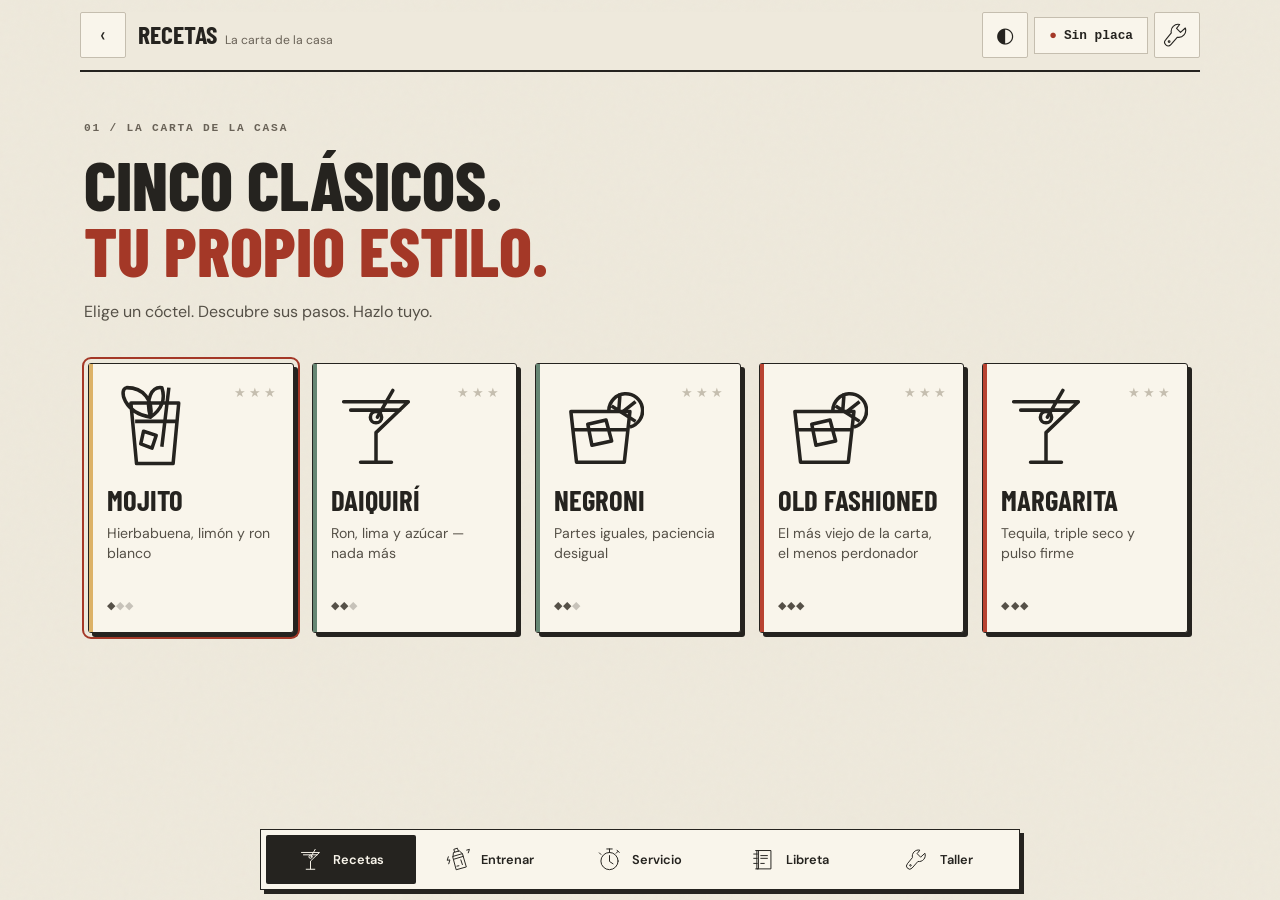
==== app/consola.html @ cdcba7ef "feat(ui): give MixLab an editorial comic identity" ====
<!DOCTYPE html>
<html lang="es">
<head>
<meta charset="utf-8">
<meta name="viewport" content="width=device-width, initial-scale=1, viewport-fit=cover">
<title>MixLab · Coctelería TinyML</title>
<meta name="description" content="Recetas, entrenamiento de gestos y taller de sensores de MixLab.">
<meta name="theme-color" content="#eee9dc">
<script src="js/theme.js"></script>
<meta name="mobile-web-app-capable" content="yes">
<meta name="apple-mobile-web-app-capable" content="yes">
<meta name="apple-mobile-web-app-status-bar-style" content="black-translucent">
<link rel="icon" href="img/favicon.svg" type="image/svg+xml">
<link rel="stylesheet" href="css/base.css">
<link rel="stylesheet" href="css/app.css">
</head>

<body class="console">
<a class="skip-link" href="#escenario">Saltar al contenido</a>

<!-- ══════════════════════════ HUD ══════════════════════════ -->
<header class="hud">
  <button class="redondo redondo--humo" type="button" id="btnAtras" aria-label="Volver">
    <span aria-hidden="true">‹</span>
  </button>

  <span class="titulo">
    <span class="titulo__txt" id="tituloTxt">Recetas</span>
    <span class="titulo__nota" id="tituloNota">La carta de la casa</span>
  </span>

  <div class="hud__dcha">
    <button class="redondo theme-control" type="button" data-theme-toggle aria-label="Cambiar tema">◐</button>
    <span class="chapa chapa--humo" id="chapaPlaca" role="status" aria-live="polite">
      <span class="chapa__ico" id="chapaPunto" aria-hidden="true">●</span>
      <span id="chapaTxt">Sin placa</span>
    </span>
    <button class="redondo redondo--verde" type="button" id="btnTaller" aria-label="Taller de sensores">
      <svg class="icon" aria-hidden="true"><use href="img/icons.svg#tool"/></svg>
    </button>
  </div>
</header>

<main class="escenario" id="escenario">

<!-- ══════════════════════════ RECETAS ══════════════════════════ -->
<section class="vista es-activa" data-vista="recetas">
  <div class="lienzo">
    <div class="view-intro"><p class="eyebrow">01 / LA CARTA DE LA CASA</p><h1>CINCO CLÁSICOS.<br><em>TU PROPIO ESTILO.</em></h1><p>Elige un cóctel. Descubre sus pasos. Hazlo tuyo.</p></div>
    <div class="rejilla" id="rejillaRecetas"></div>
  </div>
</section>

<!-- ══════════════════════════ ENTRENAR ══════════════════════════ -->
<section class="vista" data-vista="entrenar">
  <div class="lienzo">
    <div class="view-intro"><p class="eyebrow">02 / EL OFICIO</p><h1>TODO ESTÁ EN <em>EL GESTO.</em></h1></div>
    <p class="bajada">
      Elige un gesto y repítelo 10 segundos. El medidor te dice si la placa te
      está entendiendo.
    </p>
    <div class="rejilla" id="rejillaGestos"></div>
    <div id="demoEntrenar"></div>
  </div>
  <div class="zocalo">
    <button class="grande grande--verde" id="btnEntrenar" type="button" disabled>Empezar práctica</button>
  </div>
</section>

<!-- ══════════════════════════ SERVICIO ══════════════════════════ -->
<section class="vista" data-vista="jugar">
  <div class="lienzo" id="lienzoJugar"></div>
  <div class="zocalo" id="zocaloJugar"></div>
</section>

<!-- ══════════════════════════ LIBRETA ══════════════════════════ -->
<section class="vista" data-vista="progreso">
  <div class="lienzo" id="lienzoProgreso"></div>
  <div class="zocalo" id="zocaloProgreso"></div>
</section>

<!-- ══════════════════════════ TALLER ══════════════════════════ -->
<section class="vista" data-vista="taller">

  <nav class="taller__nav" aria-label="Secciones del taller">
    <button class="pieza es-activa" type="button" data-pest="conectar" aria-pressed="true">Conectar</button>
    <button class="pieza" type="button" data-pest="vivo"     aria-pressed="false">En vivo</button>
    <button class="pieza" type="button" data-pest="capturar" aria-pressed="false">Capturar</button>
    <button class="pieza" type="button" data-pest="inferir"  aria-pressed="false">Inferencia</button>
  </nav>

  <div class="lienzo">

    <!-- ───── conectar ───── -->
    <div class="panel-t es-activa" id="p-conectar">
      <div class="nota nota--aviso panel" id="avisoSeguro" hidden>
        <strong>Esta página no está en contexto seguro.</strong>
        Web Bluetooth y Web Serial solo funcionan sobre <code>https://</code> o en
        <code>localhost</code>. Ábrela por HTTPS o usa el simulador.
      </div>

      <h1 class="t1">Conectar la placa</h1>
      <p class="bajada">Conecta tu coctelera o explora la experiencia con el simulador.</p>

      <div class="rejilla-t">
        <article class="panel tarjeta enchufe" data-enchufe="ble">
          <header><svg class="icon" aria-hidden="true"><use href="img/icons.svg#tool"/></svg><h3>Bluetooth LE</h3></header>
          <p>Nano 33 BLE, o Uno con módulo HM-10. Sin cables: es el camino de la demo.</p>
          <p class="enchufe__meta">Servicio UART Nordic · notificaciones</p>
          <button class="grande grande--chico" type="button" data-conectar="ble">Buscar dispositivo</button>
          <p class="chico" data-sin-soporte hidden>Este navegador no trae Web Bluetooth. Usa Chrome o Edge de escritorio, o Chrome en Android.</p>
        </article>

        <article class="panel tarjeta enchufe" data-enchufe="wifi">
          <header><svg class="icon" aria-hidden="true"><use href="img/icons.svg#pour"/></svg><h3>WiFi</h3></header>
          <p>Uno R4 WiFi o ESP32 sirviendo un WebSocket en la red local.</p>
          <label class="campo">
            <span class="campo__et">Dirección del WebSocket</span>
            <input type="text" id="wsUrl" value="ws://192.168.1.50:81" spellcheck="false" autocomplete="off">
          </label>
          <button class="grande grande--chico" type="button" data-conectar="wifi">Conectar</button>
          <p class="chico" id="avisoMixto" hidden>
            Página en HTTPS: el navegador bloquea <code>ws://</code> sin cifrar.
            Sirve la app por HTTP local o pon el WebSocket detrás de TLS.
          </p>
        </article>

        <article class="panel tarjeta enchufe" data-enchufe="serial">
          <header><svg class="icon" aria-hidden="true"><use href="img/icons.svg#tool"/></svg><h3>Serial USB</h3></header>
          <p>Cable directo. Cómodo para desarrollo y calibración.</p>
          <p class="enchufe__meta">115200 baudios · 8N1</p>
          <button class="grande grande--chico" type="button" data-conectar="serial">Elegir puerto</button>
          <p class="chico" data-sin-soporte hidden>Este navegador no trae Web Serial. Usa Chrome o Edge de escritorio.</p>
          <p class="chico">
            Ojo: la guía exige que la placa <strong>no esté conectada al PC</strong> durante
            la entrega. Esta vía es solo para desarrollar.
          </p>
        </article>

        <article class="panel tarjeta enchufe" data-enchufe="sim">
          <header><svg class="icon" aria-hidden="true"><use href="img/icons.svg#shake"/></svg><h3>Simulador</h3></header>
          <p>Gestos sintéticos con ruido. Sirve para jugar y probar sin hardware.</p>
          <label class="campo">
            <span class="campo__et">Gesto a simular</span>
            <select id="simGesto"></select>
          </label>
          <button class="grande grande--chico" type="button" data-conectar="sim">Arrancar simulador</button>
        </article>
      </div>

      <h2 class="t2">Formato que espera la app</h2>
      <pre class="codigo"><code>D,&lt;t_ms&gt;,&lt;ax&gt;,&lt;ay&gt;,&lt;az&gt;,&lt;gx&gt;,&lt;gy&gt;,&lt;gz&gt;   ← muestra con marca de tiempo
&lt;ax&gt;,&lt;ay&gt;,&lt;az&gt;,&lt;gx&gt;,&lt;gy&gt;,&lt;gz&gt;                 ← muestra suelta
I,&lt;clase&gt;,&lt;confianza&gt;                        ← inferencia (0..1)
H,&lt;placa&gt;,&lt;frecuencia_hz&gt;                    ← saludo al conectar</code></pre>
      <p class="bajada">Aceleración en <strong>g</strong>, giro en <strong>°/s</strong>.</p>
    </div>

    <!-- ───── en vivo ───── -->
    <div class="panel-t" id="p-vivo">
      <div class="placas">
        <div class="panel placa"><span class="placa__et">Muestras</span><span class="placa__n" id="nMuestras">0</span></div>
        <div class="panel placa"><span class="placa__et">Frecuencia real</span><span class="placa__n"><span id="nHz">0</span> <small>Hz</small></span></div>
        <div class="panel placa"><span class="placa__et">|Aceleración|</span><span class="placa__n"><span id="nAcc">0.00</span> <small>g</small></span></div>
        <div class="panel placa"><span class="placa__et">|Giro|</span><span class="placa__n"><span id="nGyr">0</span> <small>°/s</small></span></div>
      </div>

      <div class="barra-util">
        <label class="campo campo--linea">
          <span class="campo__et">Ventana</span>
          <select id="selVentana">
            <option value="2">2 s</option>
            <option value="5" selected>5 s</option>
            <option value="10">10 s</option>
          </select>
        </label>
        <button class="pieza" id="btnPausa" type="button" aria-pressed="false">Pausar</button>
        <button class="pieza" id="btnTabla" type="button" aria-pressed="false" aria-controls="tablaVivo">Ver tabla</button>
      </div>

      <figure class="figura panel viz-root">
        <figcaption>
          <h3>Acelerómetro</h3>
          <p>Aceleración por eje, en g. La gravedad aporta 1 g constante al eje vertical.</p>
        </figcaption>
        <div class="leyenda" id="leyendaAcc"></div>
        <div class="lienzo-holder">
          <canvas id="lienzoAcc" role="img" aria-label="Gráfica en vivo de aceleración en los ejes X, Y y Z"></canvas>
          <div class="readout" id="readoutAcc" hidden></div>
        </div>
      </figure>

      <figure class="figura panel viz-root">
        <figcaption>
          <h3>Giroscopio</h3>
          <p>Velocidad angular por eje, en grados por segundo.</p>
        </figcaption>
        <div class="leyenda" id="leyendaGyr"></div>
        <div class="lienzo-holder">
          <canvas id="lienzoGyr" role="img" aria-label="Gráfica en vivo de velocidad angular en los ejes X, Y y Z"></canvas>
          <div class="readout" id="readoutGyr" hidden></div>
        </div>
      </figure>

      <div id="tablaVivo" hidden>
        <h3 class="t3">Últimas 12 muestras</h3>
        <table class="datos">
          <caption class="solo-lectores">Valores numéricos recientes del sensor</caption>
          <thead>
            <tr><th scope="col">t (ms)</th>
                <th scope="col">aX</th><th scope="col">aY</th><th scope="col">aZ</th>
                <th scope="col">gX</th><th scope="col">gY</th><th scope="col">gZ</th></tr>
          </thead>
          <tbody id="cuerpoTablaVivo"></tbody>
        </table>
      </div>
    </div>

    <!-- ───── capturar ───── -->
    <div class="panel-t" id="p-capturar">
      <h1 class="t1">Grabar dataset</h1>
      <p class="bajada">
        Cada toma se etiqueta y se exporta en CSV listo para Edge Impulse. Graba
        varias repeticiones por clase, y que grabe cada integrante.
      </p>

      <div class="grabar">
        <div class="panel tarjeta">
          <label class="campo">
            <span class="campo__et">Clase</span>
            <select id="recClase"></select>
          </label>
          <div class="dos">
            <label class="campo">
              <span class="campo__et">Duración (s)</span>
              <input type="number" id="recDur" value="3" min="1" max="20" step="1" inputmode="numeric">
            </label>
            <label class="campo">
              <span class="campo__et">Cuenta atrás (s)</span>
              <input type="number" id="recEspera" value="3" min="0" max="10" step="1" inputmode="numeric">
            </label>
          </div>
          <label class="campo">
            <span class="campo__et">Quién graba <span class="campo__opt">(va en el archivo)</span></span>
            <input type="text" id="recQuien" placeholder="cesar" spellcheck="false" autocomplete="off">
          </label>
          <button class="grande" id="btnGrabar" type="button" disabled>⏺ Grabar toma</button>
          <p class="chico" id="pistaGrabar">Conecta una fuente para empezar.</p>
        </div>

        <div class="panel tablado" id="tablado">
          <div class="tablado__n" id="tabladoN">—</div>
          <div class="tablado__t" id="tabladoT">Sin grabar</div>
          <span class="tablado__via"><span class="tablado__lleno" id="tabladoLleno"></span></span>
        </div>
      </div>

      <h2 class="t2">Tomas guardadas <span class="chapa chapa--humo" id="nTomas">0</span></h2>
      <div class="barras" id="equilibrio" aria-label="Tomas por clase"></div>

      <div class="barra-util">
        <button class="pieza" id="btnCsv" type="button" disabled>⬇ CSV</button>
        <button class="pieza" id="btnJson" type="button" disabled>⬇ JSON</button>
        <button class="pieza" id="btnBorrarTomas" type="button" hidden>Borrar todas</button>
      </div>

      <div class="tomas" id="tomas"></div>
      <p class="vacio" id="tomasVacio">Todavía no hay tomas. Graba la primera arriba.</p>
    </div>

    <!-- ───── inferencia ───── -->
    <div class="panel-t" id="p-inferir">
      <h1 class="t1">Inferencia en la placa</h1>
      <p class="bajada">
        Lo que llega en líneas <code>I,&lt;clase&gt;,&lt;confianza&gt;</code>. El modelo corre
        en el Arduino: la app solo representa el resultado.
      </p>

      <div class="infiere">
        <div class="panel infiere__ahora">
          <span class="infiere__et">Gesto detectado</span>
          <span class="infiere__cl" id="infClase">—</span>
          <div class="medidor" id="medidorTaller">
            <div class="medidor__marco"><div class="medidor__liquido" id="infLleno"></div></div>
            <div class="medidor__pie"><span>confianza</span><b id="infConf">0 %</b></div>
          </div>
          <span class="infiere__edad" id="infEdad">Sin datos de inferencia</span>
        </div>

        <div class="panel tarjeta">
          <h3 class="t3">Historial</h3>
          <ol class="historia" id="infHistoria"></ol>
          <p class="vacio" id="infVacio">Aún no llega ninguna inferencia.</p>
        </div>
      </div>
    </div>

  </div>
</section>

</main><!-- /escenario -->
<nav class="console-nav" aria-label="Secciones de MixLab">
  <button type="button" data-ir="recetas"><svg class="icon" aria-hidden="true"><use href="img/icons.svg#glass"/></svg><span>Recetas</span></button>
  <button type="button" data-ir="entrenar"><svg class="icon" aria-hidden="true"><use href="img/icons.svg#shake"/></svg><span>Entrenar</span></button>
  <button type="button" data-ir="jugar"><svg class="icon" aria-hidden="true"><use href="img/icons.svg#clock"/></svg><span>Servicio</span></button>
  <button type="button" data-ir="progreso"><svg class="icon" aria-hidden="true"><use href="img/icons.svg#book"/></svg><span>Libreta</span></button>
  <button type="button" data-ir="taller"><svg class="icon" aria-hidden="true"><use href="img/icons.svg#tool"/></svg><span>Taller</span></button>
</nav>

<!-- ══════════════════════════ HOJA DE RECETA ══════════════════════════ -->
<div class="velo" id="veloHoja" hidden></div>
<section class="hoja" id="hojaReceta" role="dialog" aria-modal="true" aria-labelledby="hojaTitulo" hidden>
  <div class="hoja__asa" aria-hidden="true"></div>
  <h2 class="hoja__titulo" id="hojaTitulo">—</h2>
  <p class="hoja__nota" id="hojaNota"></p>
  <ol class="receta" id="hojaPasos" style="max-width:none"></ol>
  <div class="zocalo" style="max-width:none">
    <button class="grande grande--suave grande--chico" type="button" data-cerrar-hoja style="flex:0 0 auto">Cerrar</button>
    <button class="grande grande--suave" type="button" id="btnConectarHoja">Ir al Taller ↗</button>
    <button class="grande" type="button" id="btnServirHoja" data-servir>▶ Servir</button>
  </div>
</section>

<div class="recado" id="recado" role="status" aria-live="polite" hidden></div>

<script src="js/protocol.js"></script>
<script src="js/transports.js"></script>
<script src="js/chart.js"></script>
<script src="js/recorder.js"></script>
<script src="js/game.js"></script>
<script src="js/main.js"></script>
<script src="js/dialog.js"></script>
</body>
</html>
---- app/css/base.css ----
@import url('../fonts/barlow-condensed.css');
@import url('../fonts/dm-sans.css');

/* MixLab / tinta, papel y acentos de una barra de autor. Todo se sirve local. */
:root {
  color-scheme: light;
  --noche: #eee9dc; --panel: #f9f5eb; --panel-alto: #e3ddcf;
  --crema: #25231f; --humo: #555047; --humo-2: #696257;
  --filo: #c5beaf; --tinta: #25231f; --papel: #f9f5eb;
  --dorado: #a43827; --oro-osc: #822b1e;
  --ambar: #ddb267; --ambar-osc: #936e32;
  --verde: #668673; --verde-osc: #355a46;
  --rojo: #b84331; --rojo-osc: #842d23;
  --azul: #708b99; --azul-osc: #3c6173;
  --morado: #978780; --morado-osc: #65544e;
  --accent-ink: #fff6e8; --shadow: #25231f;
  --borde: 2px; --r-card: 3px; --r: 3px; --r-sm: 2px;
  --redonda: 'DM Sans', sans-serif; --display: 'Barlow Condensed', Impact, sans-serif;
  --mono: 'Courier New', monospace;
  --seg-t: env(safe-area-inset-top, 0px); --seg-b: env(safe-area-inset-bottom, 0px);
  --seg-l: env(safe-area-inset-left, 0px); --seg-r: env(safe-area-inset-right, 0px);
}
:root[data-theme='dark'] {
  color-scheme: dark;
  --noche: #211f1c; --panel: #2c2924; --panel-alto: #35312b;
  --crema: #eee7d8; --humo: #d1c7b6; --humo-2: #b9af9e;
  --filo: #675f52; --tinta: #eee7d8; --papel: #2c2924;
  --dorado: #e89978; --oro-osc: #cf775b; --shadow: #0f0e0c;
}
@media (prefers-color-scheme: dark) {
  :root:not([data-theme='light']) {
    color-scheme: dark;
    --noche: #211f1c; --panel: #2c2924; --panel-alto: #35312b;
    --crema: #eee7d8; --humo: #d1c7b6; --humo-2: #b9af9e;
    --filo: #675f52; --tinta: #eee7d8; --papel: #2c2924;
    --dorado: #e89978; --oro-osc: #cf775b; --shadow: #0f0e0c;
  }
}
.viz-root {
  --surface-1: #25231f; --viz-grid: #39362f; --viz-axis: #726c60;
  --text-primary: #f7f0df; --text-secondary: #c8bead;
  --series-1: #78b3e5; --series-2: #ee995e; --series-3: #82cba4;
}
*, *::before, *::after { box-sizing: border-box; }
[hidden] { display: none !important; }
html, body { min-height: 100%; }
body { margin: 0; background: var(--noche); color: var(--crema); font: 16px/1.5 var(--redonda); -webkit-text-size-adjust: 100%; -webkit-tap-highlight-color: transparent; }
body::before { content: ''; position: fixed; inset: 0; background-image: url("data:image/svg+xml,%3Csvg viewBox='0 0 180 180' xmlns='http://www.w3.org/2000/svg'%3E%3Cfilter id='n'%3E%3CfeTurbulence type='fractalNoise' baseFrequency='.8' numOctaves='3' stitchTiles='stitch'/%3E%3C/filter%3E%3Cpath fill='%23776b50' filter='url(%23n)' opacity='.2' d='M0 0h180v180H0z'/%3E%3C/svg%3E"); opacity: .12; pointer-events: none; z-index: 0; }
a { color: inherit; text-decoration: none; }
button, input, select { font: inherit; color: inherit; }
button, a, input, select { touch-action: manipulation; }
canvas { display: block; }
:where(a, button, input, select, [tabindex]):focus-visible { outline: 3px solid var(--dorado); outline-offset: 5px; }
.solo-lectores { position: absolute; width: 1px; height: 1px; padding: 0; margin: -1px; overflow: hidden; clip: rect(0 0 0 0); white-space: nowrap; border: 0; }
.skip-link { position: fixed; top: -100px; left: 16px; z-index: 50; padding: 12px 18px; background: var(--panel); border: 2px solid var(--tinta); }
.skip-link:focus { top: 12px; }
.icon { width: 28px; height: 28px; display: inline-block; vertical-align: middle; flex: none; }
.eyebrow { font: 700 .7rem/1.4 var(--mono); letter-spacing: .16em; text-transform: uppercase; }
.redondo { width: 46px; height: 46px; flex: none; display: grid; place-items: center; padding: 0; border: 1px solid var(--filo); border-radius: 2px; background: var(--panel); color: var(--crema); font-size: 1.3rem; cursor: pointer; transition: transform .18s ease, border-color .18s ease; }
.redondo:hover { border-color: var(--tinta); transform: translateY(-2px); }
.redondo:active { transform: translateY(1px); }
.redondo:disabled { opacity: .45; cursor: not-allowed; }
.grande { display: inline-flex; align-items: center; justify-content: center; gap: 14px; width: 100%; min-height: 56px; padding: 14px 24px; border: 2px solid #25231f; border-radius: 2px; background: var(--rojo); color: var(--accent-ink); font-weight: 700; cursor: pointer; box-shadow: 4px 4px 0 var(--shadow); transition: transform .18s ease, box-shadow .18s ease; }
.grande:active:not(:disabled) { transform: translate(3px, 3px); box-shadow: 1px 1px 0 var(--shadow); }
.grande:disabled, .pieza:disabled { opacity: .48; cursor: not-allowed; }
.grande--verde { background: var(--verde-osc); }
.grande--suave { background: var(--panel); color: var(--crema); border-color: var(--tinta); }
.grande--chico { min-height: 48px; padding: 10px 16px; font-size: .92rem; }
.pieza { display: inline-flex; justify-content: center; align-items: center; gap: 7px; min-height: 46px; padding: 10px 16px; border: 1px solid var(--filo); border-radius: 2px; background: var(--panel); color: var(--crema); cursor: pointer; font-size: .88rem; font-weight: 600; transition: background .18s ease, transform .18s ease; }
.pieza[aria-pressed='true'], .pieza.es-activa { background: var(--crema); border-color: var(--crema); color: var(--panel); }
.pieza:active:not(:disabled) { transform: translateY(1px); }
.chapa { display: inline-flex; align-items: center; gap: 7px; padding: 8px 12px; border: 1px solid var(--filo); background: var(--panel); font: 700 .85rem var(--mono); white-space: nowrap; }
.chapa__ico { color: var(--dorado); }
.chapa__n small { color: var(--humo-2); font-weight: 400; }
.plato { position: relative; display: flex; flex-direction: column; align-items: flex-start; text-align: left; justify-content: flex-start; gap: 8px; padding: 24px; min-width: 0; min-height: 210px; border: 1.5px solid var(--tinta); border-radius: var(--r-card); background: var(--panel); color: var(--crema); box-shadow: 4px 4px 0 var(--shadow); cursor: pointer; transition: transform .2s ease, box-shadow .2s ease; }
.plato--ambar { --card-accent: var(--ambar); } .plato--verde { --card-accent: var(--verde); } .plato--rojo { --card-accent: var(--rojo); } .plato--azul { --card-accent: var(--azul); } .plato--morado { --card-accent: var(--morado); }
.plato::before { content: ''; position: absolute; left: 0; top: 0; bottom: 0; width: 4px; background: var(--card-accent, var(--rojo)); }
.plato:active { transform: translate(3px, 3px); box-shadow: 1px 1px 0 var(--shadow); }
.plato__ico { display: block; color: var(--crema); margin-bottom: 6px; }
.plato__ico .icon { width: 58px; height: 58px; }
.plato__nombre { font: 700 1.8rem/1 var(--display); text-transform: uppercase; }
.plato__nota { color: var(--humo); font-size: .88rem; line-height: 1.45; }
.plato__medallas { position: absolute; top: 19px; right: 17px; display: flex; gap: 3px; font-size: .8rem; }
.plato__medallas i { font-style: normal; color: var(--filo); }
.plato__medallas i.on { color: var(--dorado); }
.plato__grados { margin-top: auto; padding-top: 8px; }
.plato__candado { color: var(--humo-2); font: .7rem var(--mono); }
.panel { background: var(--panel); border: 1px solid var(--filo); border-radius: var(--r); }
.velo { position: fixed; inset: 0; z-index: 20; background: #161410b8; animation: fade-in .2s ease; }
.hoja { position: fixed; z-index: 21; left: 12px; right: 12px; bottom: 12px; max-height: 88dvh; overflow-y: auto; padding: 22px 24px calc(var(--seg-b) + 24px); background: var(--panel); border: 2px solid var(--tinta); box-shadow: 7px 7px 0 var(--shadow); animation: panel-in .25s ease; }
.hoja__asa { width: 38px; height: 3px; background: var(--filo); margin: 0 auto 20px; }
.hoja__titulo { font: 700 2.6rem/1 var(--display); text-transform: uppercase; margin: 0 0 10px; }
.hoja__nota { color: var(--humo); margin: 0 0 18px; }
.recado { position: fixed; z-index: 30; left: 50%; top: calc(var(--seg-t) + 86px); transform: translate(-50%, -8px); padding: 12px 22px; max-width: calc(100vw - 32px); background: var(--crema); color: var(--panel); border: 1px solid var(--panel); box-shadow: 3px 3px 0 var(--shadow); font-size: .9rem; opacity: 0; transition: opacity .18s ease, transform .18s ease; pointer-events: none; }
.recado.es-visible { opacity: 1; transform: translate(-50%, 0); }
@media (hover: hover) { .plato:hover { transform: translateY(-3px); box-shadow: 5px 7px 0 var(--shadow); } .grande:hover:not(:disabled) { transform: translateY(-2px); box-shadow: 4px 6px 0 var(--shadow); } }
@media (min-width: 760px) { .hoja { width: min(620px, 90vw); left: 50%; right: auto; bottom: 50%; translate: -50% 50%; padding: 30px; } }
@keyframes fade-in { from { opacity: 0; } }
@keyframes panel-in { from { opacity: 0; transform: translateY(7px); } }
@media (prefers-reduced-motion: reduce) { *, *::before, *::after { animation: none !important; transition: none !important; scroll-behavior: auto !important; } }
---- app/css/app.css ----
/* ============================================================================
   app.css — la consola: salón y taller
   Mismo lenguaje editorial que la portada: papel, tinta e ilustración.
   Controles táctiles y navegación permanente entre las cinco vistas.
   ========================================================================== */

body { overflow: hidden; overscroll-behavior: none; }

/* ============================================================ HUD */
.hud {
  position: fixed; z-index: 6;
  top: calc(var(--seg-t) + 12px);
  left: calc(var(--seg-l) + 14px);
  right: calc(var(--seg-r) + 14px);
  display: flex; align-items: center; gap: 10px;
}
.hud__dcha { display: flex; gap: 10px; margin-left: auto; }

.titulo {
  display: inline-flex; align-items: baseline; gap: 8px;
  padding: 9px 18px; border-radius: 999px;
  background: rgba(23,18,13,.82); border: 2px solid var(--filo);
  box-shadow: 0 4px 0 rgba(0,0,0,.35), 0 10px 22px rgba(0,0,0,.4);
  min-width: 0;
}
.titulo__txt {
  font-size: clamp(1rem, 3.6vw, 1.2rem); font-weight: 800; line-height: 1.1;
  white-space: nowrap; overflow: hidden; text-overflow: ellipsis;
}
.titulo__nota { font-size: .76rem; font-weight: 600; color: var(--humo-2); white-space: nowrap; }

@media (max-width: 560px) { .titulo__nota { display: none; } }

/* ============================================================ escenario */
.escenario {
  position: relative; z-index: 2;
  height: 100dvh;
  display: flex; flex-direction: column;
  padding:
    calc(var(--seg-t) + 84px) calc(var(--seg-r) + 16px)
    calc(var(--seg-b) + 16px) calc(var(--seg-l) + 16px);
}

.vista { display: none; flex: 1; min-height: 0; flex-direction: column; }
.vista.es-activa { display: flex; }

/* El área que hace scroll es solo esta: el HUD y la botonera de abajo
   quedan siempre a mano, que es lo que se espera en una tablet. */
.lienzo {
  flex: 1; min-height: 0; overflow-y: auto;
  width: 100%; max-width: 900px; margin-inline: auto;
  padding-bottom: 6px;
  -webkit-overflow-scrolling: touch;
  display: flex; flex-direction: column;
}
/* Centrado vertical que no rompe el scroll: cuando el contenido es corto los
   márgenes automáticos lo centran, y cuando es largo se colapsan solos. Con
   justify-content:center el desbordamiento se recorta por arriba y la primera
   tarjeta queda inalcanzable. */
.lienzo > * { margin-block: auto; flex: none; }
.lienzo::-webkit-scrollbar { width: 6px; }
.lienzo::-webkit-scrollbar-thumb { background: rgba(255,255,255,.16); border-radius: 3px; }

.zocalo {
  flex: none; width: 100%; max-width: 900px; margin: 12px auto 0;
  display: flex; gap: 10px; align-items: center;
}
.zocalo .grande { flex: 1; }

/* ============================================================ rejillas */
.rejilla {
  display: grid; gap: 12px;
  grid-template-columns: repeat(auto-fill, minmax(150px, 1fr));
}
@media (min-width: 700px) { .rejilla { gap: 16px; grid-template-columns: repeat(auto-fill, minmax(190px, 1fr)); } }

/* la tarjeta elegida se marca con aro, no solo con color */
.plato.es-elegida { outline: 4px solid var(--dorado); outline-offset: 3px; }

.plato__grados { font-size: .7rem; letter-spacing: .1em; opacity: .8; }
.plato__grados .apagado { opacity: .3; }

/* ============================================================ jugar */
.juego {
  display: flex; flex-direction: column; align-items: center; gap: 14px;
  text-align: center; padding-top: 4px;
}

.juego__paso {
  font-size: .78rem; font-weight: 800; letter-spacing: .14em; text-transform: uppercase;
  color: var(--humo-2);
}
.juego__gesto {
  margin: 0; line-height: 1;
  font-size: clamp(2.3rem, 11vw, 4rem); font-weight: 800;
  color: var(--crema);
  text-shadow: 0 2px 0 rgba(0,0,0,.5), 0 0 22px rgba(245,185,66,.45), 0 8px 26px rgba(0,0,0,.6);
}
.juego__texto { margin: 0; font-size: clamp(.9rem, 3.4vw, 1.05rem); font-weight: 600; color: var(--humo); }

/* --- aro de tiempo --- */
.aro { position: relative; width: clamp(140px, 42vw, 190px); aspect-ratio: 1; }
.aro svg { width: 100%; height: 100%; transform: rotate(-90deg); }
.aro__via { fill: none; stroke: rgba(0,0,0,.45); stroke-width: 11; }
.aro__linea {
  fill: none; stroke: var(--dorado); stroke-width: 11; stroke-linecap: round;
  transition: stroke-dashoffset .1s linear, stroke .2s ease;
  filter: drop-shadow(0 0 6px rgba(245,185,66,.55));
}
.aro.es-poco .aro__linea { stroke: var(--rojo); filter: drop-shadow(0 0 6px rgba(217,86,74,.6)); }
.aro__centro {
  position: absolute; inset: 0; display: flex; flex-direction: column;
  align-items: center; justify-content: center; gap: 2px;
}
.aro__n { font-size: clamp(2rem, 9vw, 2.8rem); font-weight: 800; font-variant-numeric: tabular-nums; line-height: 1; }
.aro__u { font-size: .74rem; font-weight: 700; color: var(--humo-2); }

/* --- medidor de confianza --- */
.medidor { width: 100%; max-width: 420px; }
.medidor__marco {
  height: 20px; border-radius: 999px; overflow: hidden;
  background: rgba(0,0,0,.5); border: 2px solid rgba(255,255,255,.22);
  box-shadow: inset 0 2px 6px rgba(0,0,0,.7);
}
.medidor__liquido {
  height: 100%; width: 0; border-radius: 999px;
  background: linear-gradient(90deg, var(--rojo-osc), var(--ambar) 55%, var(--dorado));
  transition: width .14s linear, background .2s ease;
}
.medidor.es-bueno .medidor__liquido { background: linear-gradient(90deg, var(--verde-osc), #7ad3a4); }
.medidor__pie {
  display: flex; justify-content: space-between; margin-top: 6px;
  font-size: .8rem; font-weight: 700; color: var(--humo-2);
}
.medidor__pie b { color: var(--crema); font-variant-numeric: tabular-nums; }

/* --- pasos --- */
.pasos { display: flex; gap: 6px; width: 100%; max-width: 420px; }
.pasos__pieza {
  flex: 1; height: 8px; border-radius: 4px;
  background: rgba(0,0,0,.45); border: 1px solid rgba(255,255,255,.14);
}
.pasos__pieza.es-hecho  { background: var(--verde); border-color: rgba(255,255,255,.4); }
.pasos__pieza.es-actual { background: var(--dorado); border-color: #fff; }

/* --- estrellas --- */
.estrellas { font-size: 1.5rem; letter-spacing: .12em; color: var(--dorado); line-height: 1; }
.estrellas .apagada { opacity: .22; }

/* --- lista de pasos de la receta --- */
.receta { list-style: none; margin: 14px 0 0; padding: 0; display: grid; gap: 8px; width: 100%; max-width: 480px; text-align: left; }
.receta li {
  display: grid; grid-template-columns: 30px 1fr auto; gap: 10px; align-items: center;
  padding: 10px 14px; border-radius: var(--r-sm);
  background: rgba(23,18,13,.72); border: 2px solid var(--filo);
  font-size: .86rem; color: var(--humo);
}
.receta__n {
  width: 30px; height: 30px; display: grid; place-items: center; border-radius: 50%;
  font-size: .8rem; font-weight: 800; color: var(--humo-2);
  background: rgba(0,0,0,.4); border: 1px solid rgba(255,255,255,.14);
}
.receta b { color: var(--crema); }
.receta time { font-family: var(--mono); font-size: .78rem; color: var(--humo-2); }
.receta li.es-actual { border-color: var(--dorado); background: rgba(245,185,66,.14); color: var(--crema); }
.receta li.es-actual .receta__n { background: var(--dorado); color: #3a2405; border-color: #fff; }
.receta li.es-hecho { opacity: .5; }
.receta li.es-hecho .receta__n { background: var(--verde); color: #042416; }

/* --- botones del simulador --- */
.demo {
  width: 100%; max-width: 560px; margin-top: 4px;
  padding: 12px 14px; border-radius: var(--r);
  background: rgba(23,18,13,.8); border: 2px dashed rgba(245,185,66,.4);
}
.demo__txt { margin: 0 0 9px; font-size: .78rem; font-weight: 700; color: var(--humo-2); }
.demo__fila { display: flex; flex-wrap: wrap; gap: 8px; justify-content: center; }
.demo .pieza { min-height: 44px; padding: 9px 14px; font-size: .84rem; }

/* ============================================================ acta */
.acta { display: flex; flex-direction: column; align-items: center; gap: 8px; text-align: center; }
.acta__estrellas { font-size: 2.6rem; letter-spacing: .14em; color: var(--dorado); }
.acta__pts {
  margin: 0; font-size: clamp(2.6rem, 12vw, 3.6rem); font-weight: 800; line-height: 1;
  color: var(--dorado); text-shadow: 0 2px 0 rgba(0,0,0,.5), 0 0 22px rgba(245,185,66,.4);
}
.acta__pie { margin: 0; color: var(--humo); font-weight: 600; }
.acta__barras { width: 100%; max-width: 420px; margin-top: 12px; }

/* ============================================================ barras */
.barras { display: grid; gap: 9px; }
.barra { display: grid; grid-template-columns: 92px 1fr 48px; align-items: center; gap: 10px; font-size: .84rem; font-weight: 700; }
/* display:block explícito: son <span>, y un span inline ignora width y
   height — la barra se quedaba a cero por más que se le pusiera el %. */
.barra__via {
  display: block; height: 14px; border-radius: 999px; overflow: hidden;
  background: rgba(0,0,0,.5); border: 2px solid rgba(255,255,255,.18);
}
/* Magnitud comparada entre categorías: un solo tono. Aquí las clases no son
   identidades que haya que distinguir, es la misma medida repetida. */
.barra__lleno { display: block; height: 100%; background: linear-gradient(90deg, var(--oro-osc), var(--dorado)); }
.barra__n { text-align: right; font-family: var(--mono); color: var(--humo); }
.barra.es-flojo .barra__lleno { background: linear-gradient(90deg, var(--rojo-osc), var(--rojo)); }
@media (max-width: 420px) { .barra { grid-template-columns: 74px 1fr 42px; } }

/* ============================================================ libreta */
.cifra { text-align: center; margin-bottom: 18px; }
.cifra__n {
  display: block; font-size: clamp(3rem, 16vw, 4.4rem); font-weight: 800; line-height: 1;
  color: var(--dorado); text-shadow: 0 2px 0 rgba(0,0,0,.5), 0 0 26px rgba(245,185,66,.4);
}
.cifra__pie { color: var(--humo); font-weight: 600; font-size: .9rem; }

.rotulo {
  display: block; margin: 20px 0 10px;
  font-size: .74rem; font-weight: 800; letter-spacing: .14em; text-transform: uppercase;
  color: var(--dorado);
}

.marcas { width: 100%; border-collapse: collapse; font-size: .88rem; }
.marcas th, .marcas td { padding: 10px 8px; text-align: left; border-bottom: 1px solid var(--filo); }
.marcas th { color: var(--humo-2); font-size: .72rem; text-transform: uppercase; letter-spacing: .1em; font-weight: 800; }
.marcas td { font-weight: 700; }
.marcas td:last-child, .marcas th:last-child { text-align: right; font-family: var(--mono); }
.marcas .es { color: var(--dorado); letter-spacing: .08em; }

.vacio { text-align: center; color: var(--humo-2); padding: 34px 12px; font-weight: 600; }

/* ============================================================ el taller */
.taller__nav {
  flex: none; display: flex; gap: 8px; overflow-x: auto;
  width: 100%; max-width: 900px; margin: 0 auto 12px;
  padding-bottom: 4px; scrollbar-width: none;
}
.taller__nav::-webkit-scrollbar { display: none; }
.taller__nav .pieza { flex: none; }

.panel-t { display: none; }
.panel-t.es-activa { display: block; }

.t1 { margin: 0 0 8px; font-size: clamp(1.3rem, 5vw, 1.7rem); font-weight: 800; }
.t2 { margin: 26px 0 12px; font-size: 1.15rem; font-weight: 800; }
.t3 { margin: 0 0 10px; font-size: 1rem; font-weight: 800; }
.bajada { margin: 0 0 18px; color: var(--humo); font-size: .92rem; max-width: 66ch; }

.tarjeta { padding: 16px; }
.rejilla-t { display: grid; gap: 13px; grid-template-columns: repeat(auto-fit, minmax(250px, 1fr)); }

.enchufe { display: flex; flex-direction: column; gap: 9px; }
.enchufe header { display: flex; align-items: center; gap: 9px; }
.enchufe h3 { margin: 0; font-size: 1.05rem; font-weight: 800; }
.enchufe p { margin: 0; font-size: .85rem; color: var(--humo); }
.enchufe .grande { margin-top: auto; }
.enchufe__ico { font-size: 1.3rem; }
.enchufe__meta { font-family: var(--mono); font-size: .74rem !important; color: var(--humo-2) !important; }
.enchufe.es-viva { border-color: var(--verde); box-shadow: 0 0 0 2px rgba(53,160,106,.4), 0 10px 30px rgba(0,0,0,.45); }
.enchufe.es-muerta { opacity: .5; }
.chico { font-size: .77rem !important; color: var(--humo-2) !important; }

.campo { display: block; margin-bottom: 11px; }
.campo--linea { display: flex; align-items: center; gap: 9px; margin: 0; }
.campo__et { display: block; font-size: .77rem; font-weight: 800; color: var(--humo-2); margin-bottom: 5px; }
.campo--linea .campo__et { margin: 0; }
.campo__opt { font-weight: 600; opacity: .7; }
.campo input, .campo select {
  width: 100%; min-height: 48px; padding: 10px 14px;
  font: inherit; font-size: .92rem; font-weight: 700;
  background: rgba(0,0,0,.42); color: var(--crema);
  border: 2px solid var(--filo); border-radius: var(--r-sm); outline: none;
}
.campo--linea select { width: auto; }
.campo input:focus, .campo select:focus { border-color: var(--dorado); box-shadow: 0 0 0 3px rgba(245,185,66,.24); }

.barra-util { display: flex; flex-wrap: wrap; align-items: center; gap: 10px; margin: 16px 0; }
.dos { display: grid; gap: 11px; grid-template-columns: 1fr 1fr; }
@media (max-width: 420px) { .dos { grid-template-columns: 1fr; } }

.nota { padding: 12px 15px; border-radius: var(--r-sm); font-size: .86rem; margin-bottom: 18px; color: var(--humo); }
.nota--aviso { border: 2px solid rgba(245,185,66,.4); background: rgba(245,185,66,.1); }
.nota b, .nota strong { color: var(--crema); }

.codigo {
  background: rgba(0,0,0,.45); border: 2px solid var(--filo); border-radius: var(--r-sm);
  padding: 13px 15px; overflow-x: auto; font-size: .78rem; line-height: 1.8;
  font-family: var(--mono); margin: 0 0 16px; color: var(--humo);
}

/* --- fichas de estado --- */
.placas { display: grid; gap: 11px; grid-template-columns: repeat(auto-fit, minmax(140px, 1fr)); }
.placa { padding: 13px 15px; }
.placa__et { display: block; font-size: .68rem; text-transform: uppercase; letter-spacing: .11em; color: var(--humo-2); font-weight: 800; }
.placa__n { display: block; margin-top: 3px; font-size: 1.6rem; font-weight: 800; font-variant-numeric: tabular-nums; line-height: 1.1; }
.placa__n small { font-size: .68rem; color: var(--humo-2); }

/* --- gráficas --- */
.figura { margin: 0 0 20px; padding: 15px; background: var(--surface-1); }
.figura figcaption { margin-bottom: 9px; }
.figura h3 { margin: 0; font-size: 1rem; font-weight: 800; color: var(--text-primary); }
.figura figcaption p { margin: 3px 0 0; font-size: .8rem; color: var(--text-secondary); }

.leyenda { display: flex; flex-wrap: wrap; gap: 13px; margin-bottom: 7px; }
.leyenda__it { display: inline-flex; align-items: center; gap: 6px; font-size: .8rem; font-weight: 700; color: var(--text-secondary); }
.leyenda__pastilla { width: 12px; height: 12px; border-radius: 3px; flex: none; }
.leyenda__v { font-family: var(--mono); font-variant-numeric: tabular-nums; color: var(--text-primary); }

.lienzo-holder { position: relative; }
.lienzo-holder canvas { width: 100%; height: 200px; touch-action: pan-y; }

.readout {
  position: absolute; top: 8px; pointer-events: none;
  background: #0f0b07; border: 2px solid var(--filo); border-radius: var(--r-sm);
  padding: 8px 11px; font-size: .77rem; min-width: 118px; box-shadow: 0 8px 20px rgba(0,0,0,.6);
}
.readout__t { color: var(--humo-2); margin-bottom: 4px; font-family: var(--mono); }
.readout__row { display: flex; align-items: center; gap: 8px; justify-content: space-between; }
.readout__row b { font-family: var(--mono); font-variant-numeric: tabular-nums; }

.datos { width: 100%; border-collapse: collapse; font-family: var(--mono); font-size: .78rem; }
.datos th, .datos td { padding: 6px 8px; text-align: right; border-bottom: 1px solid var(--filo); font-variant-numeric: tabular-nums; }
.datos th { color: var(--humo-2); }
.datos th:first-child, .datos td:first-child { text-align: left; }

/* --- grabador --- */
.grabar { display: grid; gap: 14px; grid-template-columns: 1fr; align-items: start; }
@media (min-width: 760px) { .grabar { grid-template-columns: 1fr 1.05fr; } }

.tablado {
  display: flex; flex-direction: column; align-items: center; justify-content: center;
  gap: 12px; min-height: 230px; text-align: center; padding: 18px;
}
.tablado__n { font-size: clamp(2.6rem, 11vw, 4rem); font-weight: 800; line-height: 1; font-variant-numeric: tabular-nums; }
.tablado__t { font-size: .88rem; font-weight: 600; color: var(--humo); }
.tablado__via { width: 100%; height: 12px; border-radius: 999px; background: rgba(0,0,0,.5); overflow: hidden; border: 2px solid rgba(255,255,255,.18); }
.tablado__lleno { display: block; height: 100%; width: 0; background: var(--dorado); transition: width .1s linear; }
.tablado.es-grabando { border-color: var(--rojo); }
.tablado.es-grabando .tablado__lleno { background: var(--rojo); }
.tablado.es-contando .tablado__lleno { background: var(--ambar); }

.tomas { display: grid; gap: 9px; }
.toma {
  display: grid; grid-template-columns: 1fr auto auto; align-items: center; gap: 11px;
  padding: 11px 14px;
}
.toma__n { font-weight: 800; font-size: .92rem; }
.toma__m { font-size: .75rem; color: var(--humo-2); font-family: var(--mono); }
.toma__x {
  width: 44px; height: 44px; display: grid; place-items: center;
  background: none; border: 0; cursor: pointer; color: var(--humo-2); font-size: 1.1rem;
}
.toma__x:hover { color: var(--rojo); }
@media (max-width: 420px) { .toma { grid-template-columns: 1fr auto; } }

/* --- inferencia --- */
.infiere { display: grid; gap: 14px; grid-template-columns: 1fr; }
@media (min-width: 760px) { .infiere { grid-template-columns: 1fr 1fr; } }
.infiere__ahora { display: flex; flex-direction: column; gap: 10px; justify-content: center; min-height: 200px; padding: 18px; }
.infiere__et { font-size: .72rem; text-transform: uppercase; letter-spacing: .12em; color: var(--humo-2); font-weight: 800; }
.infiere__cl { font-size: clamp(1.9rem, 7vw, 2.6rem); font-weight: 800; line-height: 1.05; }
.infiere__edad { font-size: .77rem; color: var(--humo-2); font-weight: 600; }

.historia { margin: 0; padding: 0; list-style: none; display: grid; gap: 6px; max-height: 240px; overflow-y: auto; }
.historia li { display: flex; justify-content: space-between; gap: 10px; font-size: .86rem; font-weight: 700; padding: 7px 0; border-bottom: 1px solid var(--filo); }
.historia time { color: var(--humo-2); font-family: var(--mono); font-size: .76rem; font-weight: 600; }

/* ============================================================ apaisado bajo */
@media (orientation: landscape) and (max-height: 560px) {
  .escenario { padding-top: calc(var(--seg-t) + 76px); }
  .juego { flex-direction: row; flex-wrap: wrap; justify-content: center; align-items: center; gap: 12px 20px; }
  .juego__cabeza { flex: 1 1 220px; text-align: left; }
  .aro { width: 116px; }
  .medidor { flex: 1 1 240px; }
  .receta { max-width: none; grid-template-columns: repeat(2, 1fr); display: grid; }
  .acta__estrellas { font-size: 2rem; }
}

/* Edición gráfica: misma geometría y funciones, nuevas superficies. */
.hud { background: var(--noche); border-bottom: 2px solid var(--tinta); padding-bottom: 12px; align-items: center; }
.hud__dcha { align-items: center; gap: 6px; min-width: 0; }
.hud .chapa { max-width: 130px; font-size: .72rem; padding: 8px; }
#chapaTxt { overflow: hidden; text-overflow: ellipsis; }
#chapaPlaca[data-estado='on'] .chapa__ico { color: var(--verde); }
.titulo { padding: 0 2px; background: none; border: 0; box-shadow: none; }
.titulo__txt { font: 700 1.6rem/1 var(--display); text-transform: uppercase; }
.titulo__nota { font-weight: 400; }
.theme-control { display: none; }
.escenario { padding-top: calc(var(--seg-t) + 88px); padding-bottom: calc(var(--seg-b) + 94px); }
.lienzo { max-width: 1120px; padding: 8px 8px 12px 4px; gap: 20px; }
.lienzo > * { margin-block: 0; }
.lienzo::-webkit-scrollbar-thumb { background: var(--filo); }
.view-intro { padding: 10px 0 8px; }
.view-intro .eyebrow { color: var(--humo-2); margin: 0 0 14px; }
.view-intro h1 { font: 800 clamp(2.5rem, 7vw, 4.3rem)/.97 var(--display); margin: 0 0 16px; }
.view-intro h1 em { color: var(--dorado); font-style: normal; }
.view-intro > p:last-child { color: var(--humo); margin-bottom: 0; }
.rejilla { grid-template-columns: 1fr; gap: 18px; padding: 5px 4px 8px; }
.rejilla .plato { min-height: 218px; padding: 22px; }
.rejilla .plato__ico .icon { width: 72px; height: 72px; }
.rejilla .plato__nota { max-width: 24ch; }
.plato.es-elegida { outline: 2px solid var(--dorado); outline-offset: 4px; }
.plato__grados { font-size: .7rem; opacity: 1; color: var(--humo); }
.console-nav { position: fixed; z-index: 10; bottom: 0; left: 0; right: 0; display: grid; grid-template-columns: repeat(5, 1fr); background: var(--panel); border-top: 2px solid var(--tinta); padding: 5px 8px calc(6px + var(--seg-b)); }
.console-nav button { display: flex; flex-direction: column; justify-content: center; align-items: center; gap: 2px; min-height: 59px; background: none; border: 0; border-radius: 2px; font: 600 .64rem var(--redonda); cursor: pointer; }
.console-nav button .icon { width: 25px; height: 25px; }
.console-nav button[aria-current='page'] { background: var(--crema); color: var(--panel); }
.zocalo { max-width: 1120px; padding: 0 5px 6px; }
.hoja .zocalo { flex-wrap: wrap; }
.hoja .receta { margin-top: 22px; }
.hoja .grande { min-width: 130px; }
.juego { padding: 24px 12px; gap: 18px; }
.juego__gesto, .acta__pts, .cifra__n { font-family: var(--display); text-shadow: none; }
.juego__gesto { font-size: clamp(3rem, 10vw, 5rem); text-transform: uppercase; }
.juego__texto { font-weight: 400; }
.aro__via { stroke: var(--panel-alto); }
.aro__linea, .aro.es-poco .aro__linea { filter: none; stroke-linecap: butt; }
.aro__n, .tablado__n { font-family: var(--display); }
.medidor__marco, .barra__via, .tablado__via { background: var(--panel-alto); border: 1px solid var(--filo); border-radius: 1px; box-shadow: none; }
.medidor__liquido, .barra__lleno, .barra.es-flojo .barra__lleno { background: var(--dorado); border-radius: 0; }
.medidor.es-bueno .medidor__liquido { background: var(--verde); }
.pasos__pieza { background: var(--panel-alto); border: 1px solid var(--filo); border-radius: 1px; }
.receta li { background: var(--panel); border: 1px solid var(--filo); padding-block: 13px; }
.receta__n { border: 0; background: var(--panel-alto); color: var(--crema); border-radius: 1px; }
.receta li.es-actual { background: var(--panel); }
.receta li.es-actual .receta__n { color: var(--panel); }
.demo { background: var(--panel); border: 1px dashed var(--humo-2); }
.acta { padding: 24px 8px; gap: 16px; }
.acta__pts { font-size: 5rem; }
.cifra { margin-top: 24px; }
.taller__nav { max-width: 1120px; display: grid; grid-template-columns: repeat(2, 1fr); overflow: visible; padding: 2px; }
.taller__nav .pieza { padding-inline: 8px; }
.t1 { font: 700 2.5rem/1.1 var(--display); text-transform: uppercase; }
.t2 { font: 700 1.8rem/1.1 var(--display); }
.bajada { font-size: 1rem; }
.rejilla-t { grid-template-columns: 1fr; gap: 18px; }
.tarjeta { padding: 22px; }
.enchufe { gap: 13px; }
.enchufe h3 { font: 700 1.7rem var(--display); }
.enchufe p { font-size: .94rem; }
.enchufe .grande { margin-bottom: 4px; }
.enchufe.es-viva { border-color: var(--verde); box-shadow: inset 4px 0 0 var(--verde); }
.campo input, .campo select { background: var(--noche); border: 1px solid var(--filo); font-size: 16px; font-weight: 400; }
.campo input:focus, .campo select:focus { border-color: var(--dorado); box-shadow: none; outline: 2px solid var(--dorado); outline-offset: 2px; }
.codigo { background: var(--panel-alto); border: 1px solid var(--filo); }
.nota--aviso { background: var(--panel); border: 1px solid var(--filo); border-left: 4px solid var(--dorado); }
.placa__n { font-family: var(--display); font-size: 2rem; }
#tablaVivo { overflow-x: auto; }
.readout { background: #25231f; color: #f7f0df; }
.readout__t { color: #c8bead; }
.infiere__cl { font-family: var(--display); text-transform: uppercase; }
.vista.es-activa { animation: panel-in .25s ease; }
@media (min-width: 360px) { .rejilla { grid-template-columns: repeat(2, minmax(0, 1fr)); } .rejilla .plato { padding: 18px; } }
@media (min-width: 560px) {
  .theme-control { display: grid; }
  .taller__nav { grid-template-columns: repeat(4, 1fr); }
  .rejilla-t { grid-template-columns: repeat(2, minmax(0, 1fr)); }
  .hud { left: 24px; right: 24px; }
  .escenario { padding-inline: 28px; }
  .console-nav { left: 24px; right: 24px; bottom: 10px; border: 1.5px solid var(--tinta); padding: 5px; box-shadow: 4px 4px 0 var(--shadow); }
  .console-nav button { flex-direction: row; gap: 10px; font-size: .8rem; min-height: 49px; }
}
@media (min-width: 950px) {
  .hud { left: max(30px, calc((100% - 1120px)/2)); right: max(30px, calc((100% - 1120px)/2)); }
  .console-nav { width: 760px; left: 50%; right: auto; transform: translateX(-50%); }
  .rejilla { grid-template-columns: repeat(5, minmax(0, 1fr)); }
  .rejilla .plato { min-height: 270px; }
  .view-intro { padding-block: 25px 14px; }
  .rejilla .plato__ico .icon { width: 90px; height: 90px; }
  .hud .chapa { max-width: 200px; font-size: .8rem; padding: 10px 14px; }
}
/* El cronómetro y el simulador caben juntos; el desglose sigue disponible. */
.juego--activo { padding: 4px 8px; gap: 10px; }
.juego--activo .juego__paso { margin: 0 0 5px; }
.juego--activo .juego__gesto { font-size: 2.6rem; }
.juego--activo .juego__texto { font-size: .9rem; margin-top: 6px; }
.juego--activo .aro { width: 112px; }
.juego--activo .aro__n { font-size: 2rem; }
.juego--activo .demo { padding: 9px; }
.juego--activo .demo__txt { font-size: .7rem; margin-bottom: 6px; }
.juego--activo .demo__fila { gap: 5px; }
.juego--activo .demo .pieza { padding: 8px 10px; font-size: .78rem; }
.pasos-detalle { width: 100%; max-width: 480px; text-align: left; }
.pasos-detalle summary { cursor: pointer; min-height: 44px; padding: 12px 0; color: var(--humo); font-size: .85rem; }
.pasos-detalle .receta { margin-top: 0; }
@media (min-width: 760px) and (min-height: 700px) {
  .juego--activo { gap: 16px; }
  .juego--activo .aro { width: 155px; }
  .juego--activo .juego__gesto { font-size: 4rem; }
  .juego--activo .demo .pieza { font-size: .9rem; padding-inline: 16px; }
}
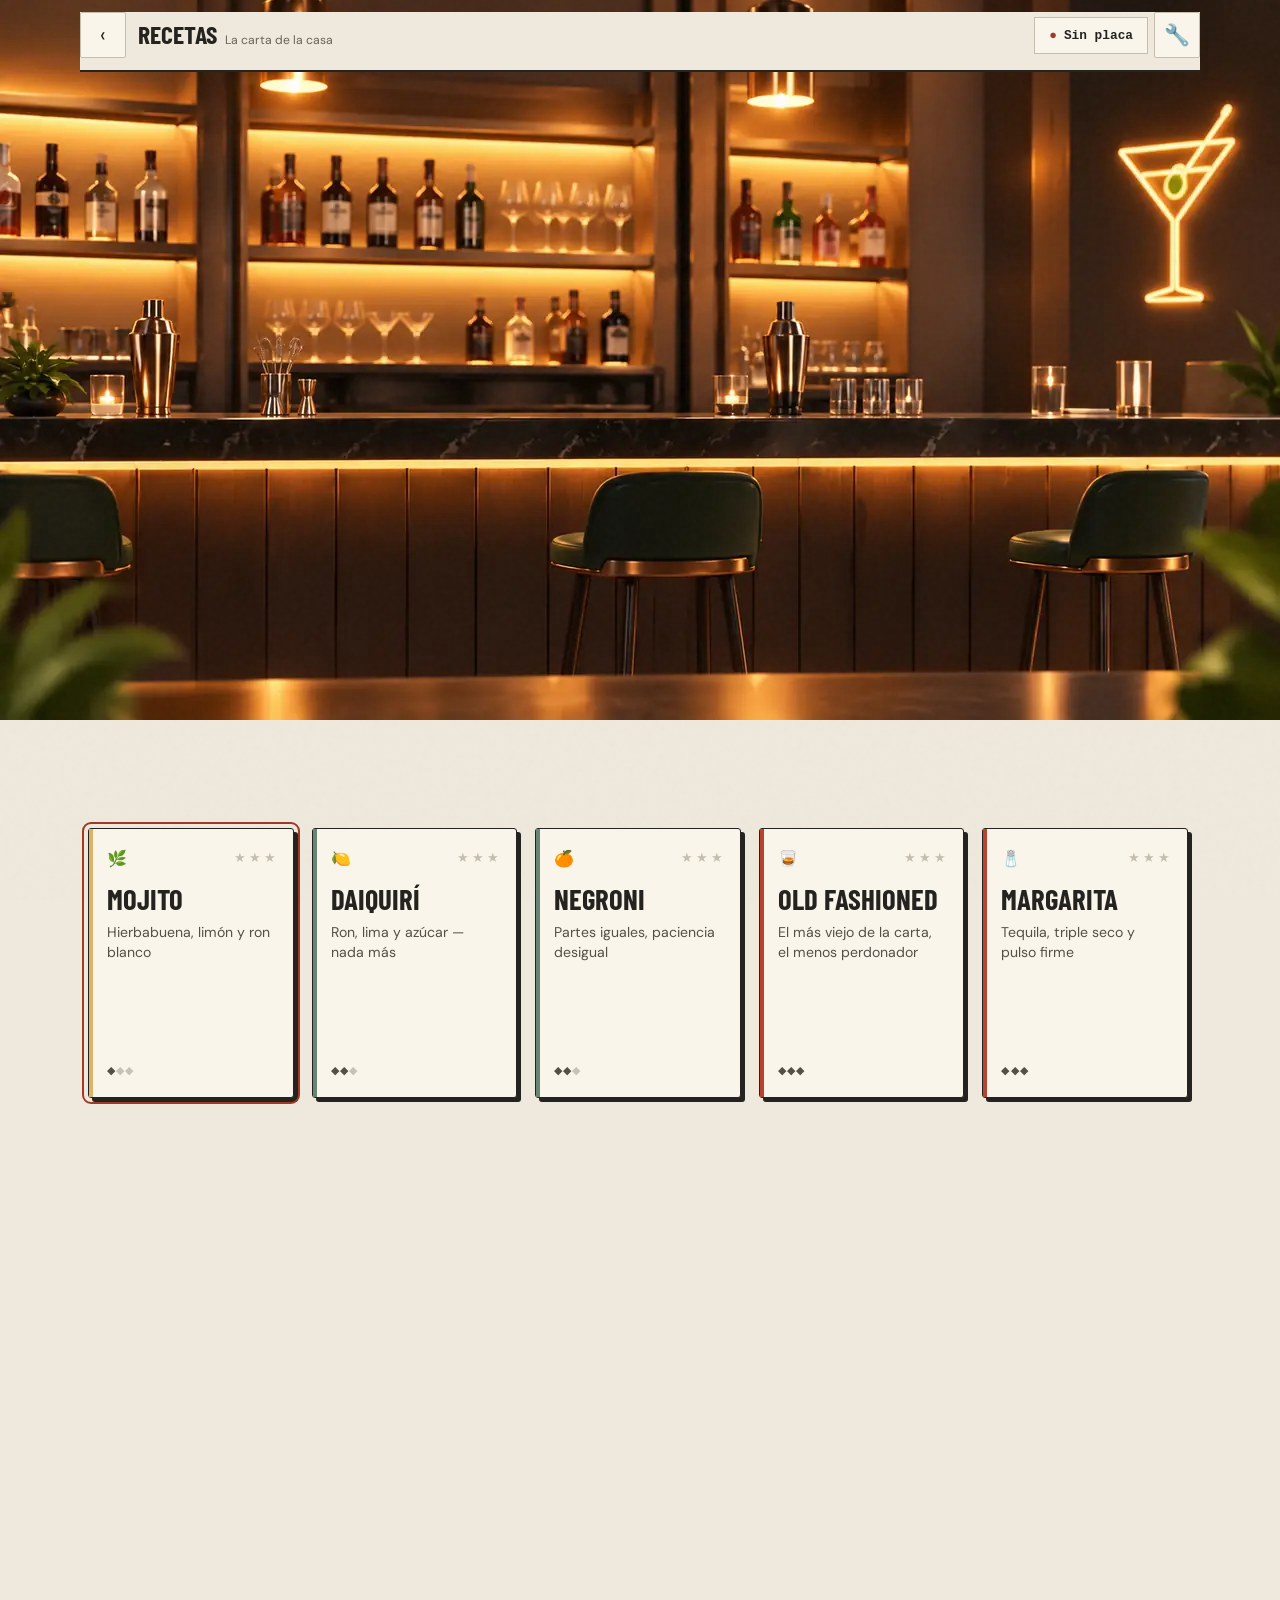
==== commit 55dbed3c: "feat(app): aceptar el JSON corto de la placa y poder pedirle el modo El firmware emite {"g":"agitar"" ====
--- a/app/consola.html
+++ b/app/consola.html
@@ -5,18 +5,28 @@
 <meta name="viewport" content="width=device-width, initial-scale=1, viewport-fit=cover">
 <title>MixLab · Coctelería TinyML</title>
 <meta name="description" content="Recetas, entrenamiento de gestos y taller de sensores de MixLab.">
-<meta name="theme-color" content="#eee9dc">
-<script src="js/theme.js"></script>
+<meta name="theme-color" content="#120c07">
 <meta name="mobile-web-app-capable" content="yes">
 <meta name="apple-mobile-web-app-capable" content="yes">
 <meta name="apple-mobile-web-app-status-bar-style" content="black-translucent">
-<link rel="icon" href="img/favicon.svg" type="image/svg+xml">
+<link rel="icon" href="data:image/svg+xml,%3Csvg xmlns='http://www.w3.org/2000/svg' viewBox='0 0 64 64'%3E%3Crect width='64' height='64' rx='14' fill='%23120c07'/%3E%3Cpath d='M15 17h34L36 33v13h9v4H19v-4h9V33z' fill='none' stroke='%23f5b942' stroke-width='3.4' stroke-linejoin='round'/%3E%3C/svg%3E">
 <link rel="stylesheet" href="css/base.css">
 <link rel="stylesheet" href="css/app.css">
 </head>
 
-<body class="console">
-<a class="skip-link" href="#escenario">Saltar al contenido</a>
+<body>
+
+<div class="fondo fondo--hondo" aria-hidden="true">
+  <picture>
+    <source type="image/webp"
+            srcset="img/bar-640.webp 640w, img/bar-960.webp 960w, img/bar-1280.webp 1280w, img/bar-1672.webp 1672w"
+            sizes="100vw">
+    <img src="img/bar-1280.jpg"
+         srcset="img/bar-640.jpg 640w, img/bar-960.jpg 960w, img/bar-1280.jpg 1280w, img/bar-1672.jpg 1672w"
+         sizes="100vw" alt="" decoding="async" fetchpriority="high">
+  </picture>
+  <div class="fondo__velo"></div>
+</div>
 
 <!-- ══════════════════════════ HUD ══════════════════════════ -->
 <header class="hud">
@@ -30,23 +40,21 @@
   </span>
 
   <div class="hud__dcha">
-    <button class="redondo theme-control" type="button" data-theme-toggle aria-label="Cambiar tema">◐</button>
     <span class="chapa chapa--humo" id="chapaPlaca" role="status" aria-live="polite">
       <span class="chapa__ico" id="chapaPunto" aria-hidden="true">●</span>
       <span id="chapaTxt">Sin placa</span>
     </span>
     <button class="redondo redondo--verde" type="button" id="btnTaller" aria-label="Taller de sensores">
-      <svg class="icon" aria-hidden="true"><use href="img/icons.svg#tool"/></svg>
+      <span aria-hidden="true">🔧</span>
     </button>
   </div>
 </header>
 
-<main class="escenario" id="escenario">
+<div class="escenario">
 
 <!-- ══════════════════════════ RECETAS ══════════════════════════ -->
 <section class="vista es-activa" data-vista="recetas">
   <div class="lienzo">
-    <div class="view-intro"><p class="eyebrow">01 / LA CARTA DE LA CASA</p><h1>CINCO CLÁSICOS.<br><em>TU PROPIO ESTILO.</em></h1><p>Elige un cóctel. Descubre sus pasos. Hazlo tuyo.</p></div>
     <div class="rejilla" id="rejillaRecetas"></div>
   </div>
 </section>
@@ -54,8 +62,7 @@
 <!-- ══════════════════════════ ENTRENAR ══════════════════════════ -->
 <section class="vista" data-vista="entrenar">
   <div class="lienzo">
-    <div class="view-intro"><p class="eyebrow">02 / EL OFICIO</p><h1>TODO ESTÁ EN <em>EL GESTO.</em></h1></div>
-    <p class="bajada">
+    <p class="bajada" style="text-align:center">
       Elige un gesto y repítelo 10 segundos. El medidor te dice si la placa te
       está entendiendo.
     </p>
@@ -83,10 +90,10 @@
 <section class="vista" data-vista="taller">
 
   <nav class="taller__nav" aria-label="Secciones del taller">
-    <button class="pieza es-activa" type="button" data-pest="conectar" aria-pressed="true">Conectar</button>
-    <button class="pieza" type="button" data-pest="vivo"     aria-pressed="false">En vivo</button>
-    <button class="pieza" type="button" data-pest="capturar" aria-pressed="false">Capturar</button>
-    <button class="pieza" type="button" data-pest="inferir"  aria-pressed="false">Inferencia</button>
+    <button class="pieza es-activa" type="button" data-pest="conectar" aria-selected="true">📡 Conectar</button>
+    <button class="pieza" type="button" data-pest="vivo"     aria-selected="false">📈 En vivo</button>
+    <button class="pieza" type="button" data-pest="capturar" aria-selected="false">⏺ Capturar</button>
+    <button class="pieza" type="button" data-pest="inferir"  aria-selected="false">🧠 Inferencia</button>
   </nav>
 
   <div class="lienzo">
@@ -100,11 +107,11 @@
       </div>
 
       <h1 class="t1">Conectar la placa</h1>
-      <p class="bajada">Conecta tu coctelera o explora la experiencia con el simulador.</p>
+      <p class="bajada">Cuatro caminos, un solo formato de línea.</p>
 
       <div class="rejilla-t">
         <article class="panel tarjeta enchufe" data-enchufe="ble">
-          <header><svg class="icon" aria-hidden="true"><use href="img/icons.svg#tool"/></svg><h3>Bluetooth LE</h3></header>
+          <header><span class="enchufe__ico" aria-hidden="true">📡</span><h3>Bluetooth LE</h3></header>
           <p>Nano 33 BLE, o Uno con módulo HM-10. Sin cables: es el camino de la demo.</p>
           <p class="enchufe__meta">Servicio UART Nordic · notificaciones</p>
           <button class="grande grande--chico" type="button" data-conectar="ble">Buscar dispositivo</button>
@@ -112,7 +119,7 @@
         </article>
 
         <article class="panel tarjeta enchufe" data-enchufe="wifi">
-          <header><svg class="icon" aria-hidden="true"><use href="img/icons.svg#pour"/></svg><h3>WiFi</h3></header>
+          <header><span class="enchufe__ico" aria-hidden="true">📶</span><h3>WiFi</h3></header>
           <p>Uno R4 WiFi o ESP32 sirviendo un WebSocket en la red local.</p>
           <label class="campo">
             <span class="campo__et">Dirección del WebSocket</span>
@@ -126,7 +133,7 @@
         </article>
 
         <article class="panel tarjeta enchufe" data-enchufe="serial">
-          <header><svg class="icon" aria-hidden="true"><use href="img/icons.svg#tool"/></svg><h3>Serial USB</h3></header>
+          <header><span class="enchufe__ico" aria-hidden="true">🔌</span><h3>Serial USB</h3></header>
           <p>Cable directo. Cómodo para desarrollo y calibración.</p>
           <p class="enchufe__meta">115200 baudios · 8N1</p>
           <button class="grande grande--chico" type="button" data-conectar="serial">Elegir puerto</button>
@@ -138,7 +145,7 @@
         </article>
 
         <article class="panel tarjeta enchufe" data-enchufe="sim">
-          <header><svg class="icon" aria-hidden="true"><use href="img/icons.svg#shake"/></svg><h3>Simulador</h3></header>
+          <header><span class="enchufe__ico" aria-hidden="true">🎲</span><h3>Simulador</h3></header>
           <p>Gestos sintéticos con ruido. Sirve para jugar y probar sin hardware.</p>
           <label class="campo">
             <span class="campo__et">Gesto a simular</span>
@@ -272,8 +279,15 @@
     <div class="panel-t" id="p-inferir">
       <h1 class="t1">Inferencia en la placa</h1>
       <p class="bajada">
-        Lo que llega en líneas <code>I,&lt;clase&gt;,&lt;confianza&gt;</code>. El modelo corre
-        en el Arduino: la app solo representa el resultado.
+        Lo que llega en líneas <code>{"g":"agitar","p":0.87}</code> (o
+        <code>I,&lt;clase&gt;,&lt;confianza&gt;</code>). El modelo corre en el Arduino:
+        la app solo representa el resultado.
+      </p>
+
+      <p class="chico">
+        <button type="button" data-modo="i">Modo inferencia</button>
+        <button type="button" data-modo="s">Modo señal cruda</button>
+        <span id="modoPista">La placa arranca en inferencia.</span>
       </p>
 
       <div class="infiere">
@@ -298,14 +312,7 @@
   </div>
 </section>
 
-</main><!-- /escenario -->
-<nav class="console-nav" aria-label="Secciones de MixLab">
-  <button type="button" data-ir="recetas"><svg class="icon" aria-hidden="true"><use href="img/icons.svg#glass"/></svg><span>Recetas</span></button>
-  <button type="button" data-ir="entrenar"><svg class="icon" aria-hidden="true"><use href="img/icons.svg#shake"/></svg><span>Entrenar</span></button>
-  <button type="button" data-ir="jugar"><svg class="icon" aria-hidden="true"><use href="img/icons.svg#clock"/></svg><span>Servicio</span></button>
-  <button type="button" data-ir="progreso"><svg class="icon" aria-hidden="true"><use href="img/icons.svg#book"/></svg><span>Libreta</span></button>
-  <button type="button" data-ir="taller"><svg class="icon" aria-hidden="true"><use href="img/icons.svg#tool"/></svg><span>Taller</span></button>
-</nav>
+</div><!-- /escenario -->
 
 <!-- ══════════════════════════ HOJA DE RECETA ══════════════════════════ -->
 <div class="velo" id="veloHoja" hidden></div>
@@ -316,7 +323,6 @@
   <ol class="receta" id="hojaPasos" style="max-width:none"></ol>
   <div class="zocalo" style="max-width:none">
     <button class="grande grande--suave grande--chico" type="button" data-cerrar-hoja style="flex:0 0 auto">Cerrar</button>
-    <button class="grande grande--suave" type="button" id="btnConectarHoja">Ir al Taller ↗</button>
     <button class="grande" type="button" id="btnServirHoja" data-servir>▶ Servir</button>
   </div>
 </section>
@@ -329,6 +335,5 @@
 <script src="js/recorder.js"></script>
 <script src="js/game.js"></script>
 <script src="js/main.js"></script>
-<script src="js/dialog.js"></script>
 </body>
 </html>
--- a/app/css/app.css
+++ b/app/css/app.css
@@ -414,9 +414,19 @@
 .aro__linea, .aro.es-poco .aro__linea { filter: none; stroke-linecap: butt; }
 .aro__n, .tablado__n { font-family: var(--display); }
 .medidor__marco, .barra__via, .tablado__via { background: var(--panel-alto); border: 1px solid var(--filo); border-radius: 1px; box-shadow: none; }
-.medidor__liquido, .barra__lleno, .barra.es-flojo .barra__lleno { background: var(--dorado); border-radius: 0; }
+.medidor__liquido, .barra__lleno { border-radius: 0; }
+.medidor__liquido { background: var(--dorado); }
 .medidor.es-bueno .medidor__liquido { background: var(--verde); }
+/* La barra normal va en tinta y solo la que pide atención se tiñe: si las dos
+   usan el mismo rojo, el desbalance de clases deja de verse. */
+.barra__lleno { background: var(--humo); }
+.barra.es-flojo .barra__lleno { background: var(--dorado); }
+/* El ámbar claro sobre la vía marfil se quedaba en 1,2:1. */
+.tablado.es-contando .tablado__lleno { background: var(--ambar-osc); }
 .pasos__pieza { background: var(--panel-alto); border: 1px solid var(--filo); border-radius: 1px; }
+/* Los bordes blancos de la edición anterior desaparecían sobre el marfil. */
+.pasos__pieza.es-hecho  { background: var(--verde);  border-color: var(--verde-osc); }
+.pasos__pieza.es-actual { background: var(--dorado); border-color: var(--tinta); }
 .receta li { background: var(--panel); border: 1px solid var(--filo); padding-block: 13px; }
 .receta__n { border: 0; background: var(--panel-alto); color: var(--crema); border-radius: 1px; }
 .receta li.es-actual { background: var(--panel); }
@@ -429,6 +439,7 @@
 .taller__nav .pieza { padding-inline: 8px; }
 .t1 { font: 700 2.5rem/1.1 var(--display); text-transform: uppercase; }
 .t2 { font: 700 1.8rem/1.1 var(--display); }
+.t3 { font: 700 1.25rem/1.2 var(--display); }
 .bajada { font-size: 1rem; }
 .rejilla-t { grid-template-columns: 1fr; gap: 18px; }
 .tarjeta { padding: 22px; }
@@ -437,7 +448,9 @@
 .enchufe p { font-size: .94rem; }
 .enchufe .grande { margin-bottom: 4px; }
 .enchufe.es-viva { border-color: var(--verde); box-shadow: inset 4px 0 0 var(--verde); }
-.campo input, .campo select { background: var(--noche); border: 1px solid var(--filo); font-size: 16px; font-weight: 400; }
+/* El borde es lo único que dibuja el campo, así que no puede ir en --filo:
+   sobre el marfil se queda en 1,7:1 y WCAG pide 3:1 para un control. */
+.campo input, .campo select { background: var(--noche); border: 1px solid var(--humo-2); font-size: 16px; font-weight: 400; }
 .campo input:focus, .campo select:focus { border-color: var(--dorado); box-shadow: none; outline: 2px solid var(--dorado); outline-offset: 2px; }
 .codigo { background: var(--panel-alto); border: 1px solid var(--filo); }
 .nota--aviso { background: var(--panel); border: 1px solid var(--filo); border-left: 4px solid var(--dorado); }
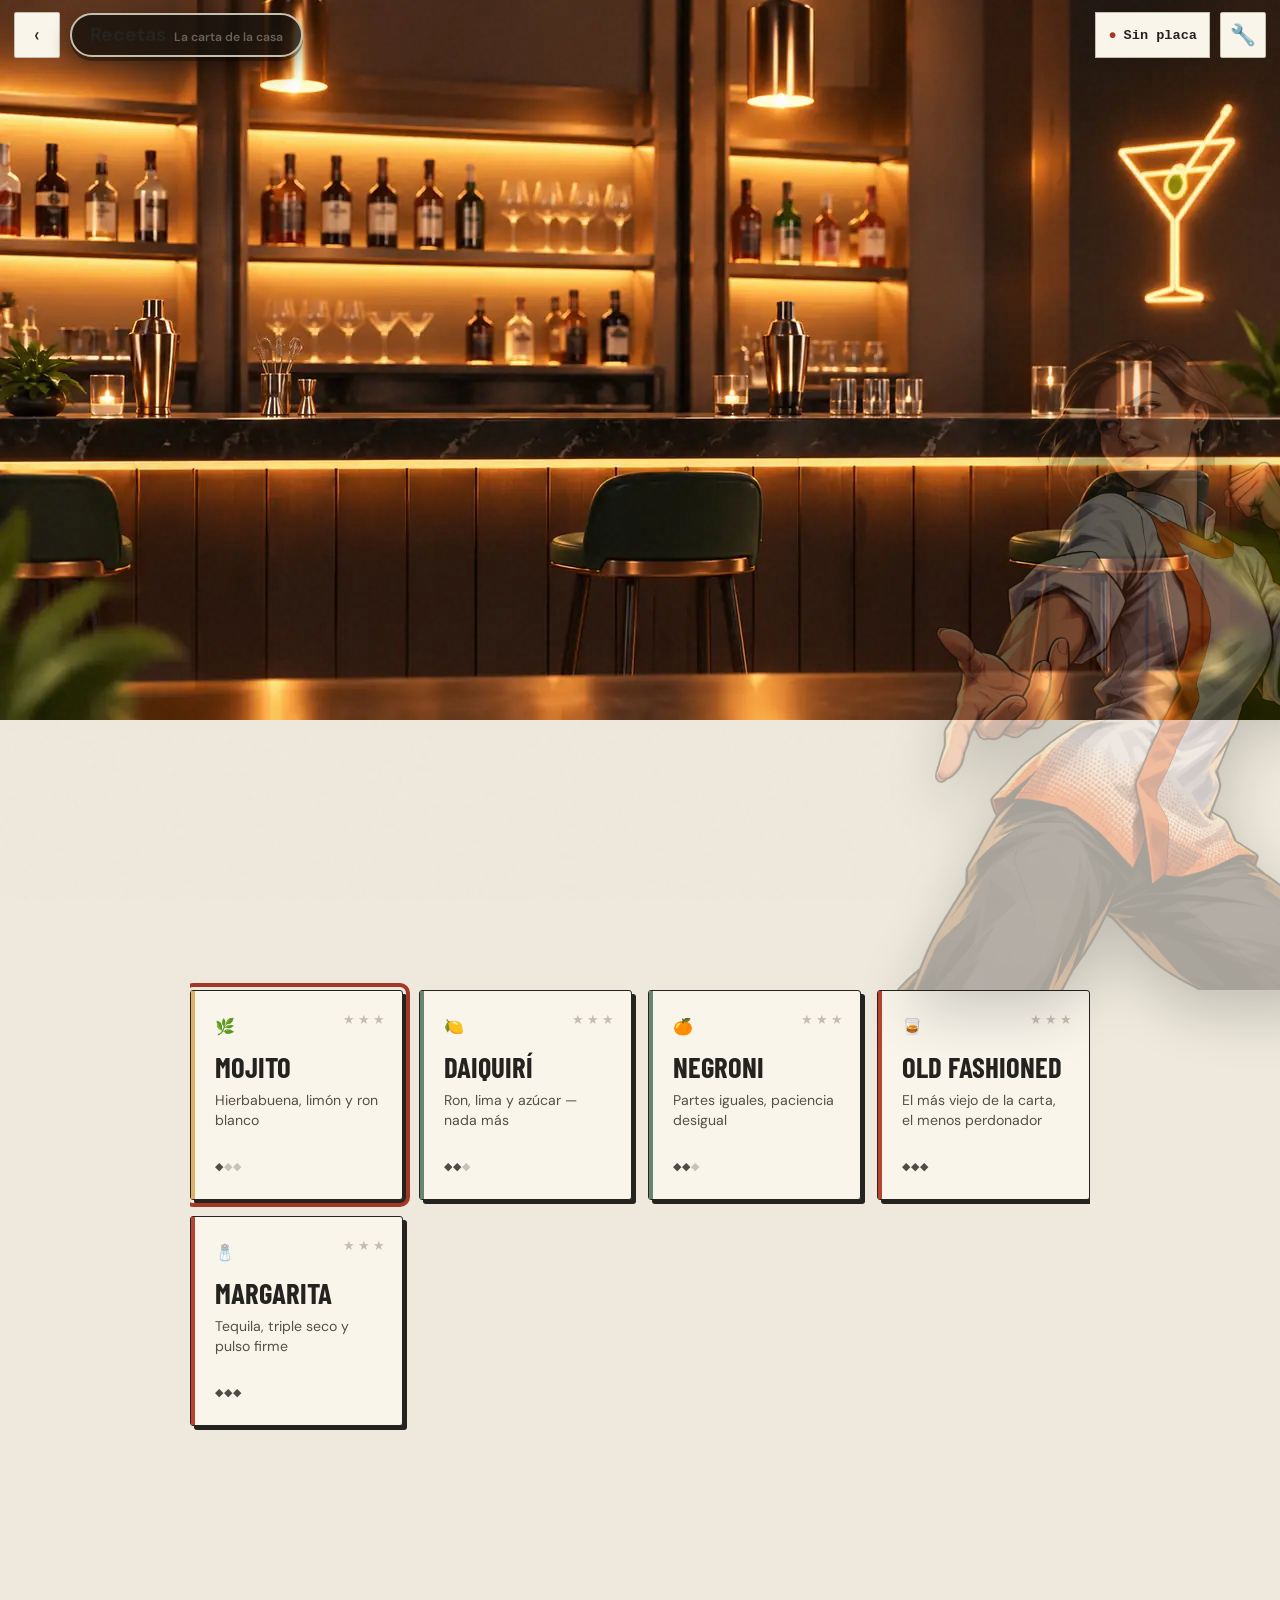
==== commit d788f187: "feat(app): integrate animated MixLab coach reactions" ====
--- a/app/consola.html
+++ b/app/consola.html
@@ -51,6 +51,15 @@
 </header>
 
 <div class="escenario">
+
+<!-- Coach visual: main.js cambia pose y ambiente según la pantalla/resultado. -->
+<aside class="coach" id="coach" data-mood="welcome" aria-live="polite">
+  <div class="coach__fx" aria-hidden="true"></div>
+  <img class="coach__img" id="coachImg"
+       src="img/coach/coach-welcome-confident.webp"
+       alt="La coach de MixLab te da la bienvenida"
+       width="768" height="1152" decoding="async">
+</aside>
 
 <!-- ══════════════════════════ RECETAS ══════════════════════════ -->
 <section class="vista es-activa" data-vista="recetas">
--- a/app/css/app.css
+++ b/app/css/app.css
@@ -1,7 +1,7 @@
 /* ============================================================================
    app.css — la consola: salón y taller
-   Mismo lenguaje editorial que la portada: papel, tinta e ilustración.
-   Controles táctiles y navegación permanente entre las cinco vistas.
+   Mismo lenguaje que la portada (ver base.css): foto de bar de fondo,
+   piezas gordas encima y nada por debajo de 48 px para el dedo.
    ========================================================================== */
 
 body { overflow: hidden; overscroll-behavior: none; }
@@ -43,6 +43,64 @@
 
 .vista { display: none; flex: 1; min-height: 0; flex-direction: column; }
 .vista.es-activa { display: flex; }
+
+/* ============================================================ coach visual */
+.coach {
+  position: fixed; z-index: 1; right: max(-5vw, -52px); bottom: -10vh;
+  width: clamp(250px, 34vw, 480px); pointer-events: none;
+  opacity: .3; transform-origin: 60% 90%;
+  filter: drop-shadow(0 22px 30px rgba(0,0,0,.62));
+  animation: coach-respira 4.8s ease-in-out infinite;
+  transition: opacity .35s ease, filter .35s ease;
+}
+.coach__img { display: block; width: 100%; height: auto; }
+.coach__fx { position: absolute; inset: 8% -12% 12%; z-index: -1; opacity: 0; }
+
+.coach[data-mood="failed"] { opacity: .52; filter: drop-shadow(0 0 24px rgba(255,65,24,.72)); }
+.coach[data-mood="failed"] .coach__fx {
+  opacity: 1;
+  background:
+    radial-gradient(circle at 30% 82%, rgba(255,55,12,.76), transparent 28%),
+    radial-gradient(circle at 68% 86%, rgba(255,164,35,.7), transparent 34%);
+  animation: coach-fuego .48s ease-in-out infinite alternate;
+}
+.coach[data-mood="failed"] .coach__fx::after {
+  content: "🔥  🔥  🔥"; position: absolute; inset: auto 0 4%;
+  text-align: center; font-size: clamp(2rem, 7vw, 5rem); letter-spacing: .08em;
+}
+.coach[data-mood="good"] { opacity: .5; }
+.coach[data-mood="good"] .coach__fx,
+.coach[data-mood="perfect"] .coach__fx { opacity: 1; }
+.coach[data-mood="good"] .coach__fx::after {
+  content: "✦  ★  ✦"; position: absolute; inset: 12% 0 auto;
+  text-align: center; color: var(--dorado); font-size: clamp(1.8rem, 5vw, 3.5rem);
+  animation: coach-estrellas 1.8s ease-in-out infinite;
+}
+.coach[data-mood="perfect"] {
+  opacity: .62; filter: drop-shadow(0 0 30px rgba(245,185,66,.72));
+  animation: coach-celebra .72s ease-in-out infinite alternate;
+}
+.coach[data-mood="perfect"] .coach__fx::after {
+  content: "★  ✦  ★  ✦  ★"; position: absolute; inset: 4% -10% auto;
+  text-align: center; color: var(--dorado); font-size: clamp(2rem, 6vw, 4.5rem);
+  text-shadow: 0 0 14px #fff3a8; animation: coach-estrellas 1.1s ease-in-out infinite;
+}
+
+@keyframes coach-respira {
+  0%, 100% { transform: translateY(0) rotate(-.4deg); }
+  50% { transform: translateY(-9px) rotate(.5deg); }
+}
+@keyframes coach-celebra { to { transform: translateY(-13px) rotate(1.2deg) scale(1.018); } }
+@keyframes coach-fuego { to { transform: translateY(-12px) scale(1.04); filter: saturate(1.35); } }
+@keyframes coach-estrellas { 50% { transform: translateY(-14px) scale(1.08); opacity: .68; } }
+
+@media (max-width: 680px) {
+  .coach { right: -90px; bottom: -105px; width: 300px; opacity: .18; }
+  .coach[data-mood="failed"], .coach[data-mood="good"], .coach[data-mood="perfect"] { opacity: .38; }
+}
+@media (prefers-reduced-motion: reduce) {
+  .coach, .coach__fx, .coach__fx::after { animation: none !important; }
+}
 
 /* El área que hace scroll es solo esta: el HUD y la botonera de abajo
    quedan siempre a mano, que es lo que se espera en una tablet. */
@@ -372,130 +430,3 @@
   .receta { max-width: none; grid-template-columns: repeat(2, 1fr); display: grid; }
   .acta__estrellas { font-size: 2rem; }
 }
-
-/* Edición gráfica: misma geometría y funciones, nuevas superficies. */
-.hud { background: var(--noche); border-bottom: 2px solid var(--tinta); padding-bottom: 12px; align-items: center; }
-.hud__dcha { align-items: center; gap: 6px; min-width: 0; }
-.hud .chapa { max-width: 130px; font-size: .72rem; padding: 8px; }
-#chapaTxt { overflow: hidden; text-overflow: ellipsis; }
-#chapaPlaca[data-estado='on'] .chapa__ico { color: var(--verde); }
-.titulo { padding: 0 2px; background: none; border: 0; box-shadow: none; }
-.titulo__txt { font: 700 1.6rem/1 var(--display); text-transform: uppercase; }
-.titulo__nota { font-weight: 400; }
-.theme-control { display: none; }
-.escenario { padding-top: calc(var(--seg-t) + 88px); padding-bottom: calc(var(--seg-b) + 94px); }
-.lienzo { max-width: 1120px; padding: 8px 8px 12px 4px; gap: 20px; }
-.lienzo > * { margin-block: 0; }
-.lienzo::-webkit-scrollbar-thumb { background: var(--filo); }
-.view-intro { padding: 10px 0 8px; }
-.view-intro .eyebrow { color: var(--humo-2); margin: 0 0 14px; }
-.view-intro h1 { font: 800 clamp(2.5rem, 7vw, 4.3rem)/.97 var(--display); margin: 0 0 16px; }
-.view-intro h1 em { color: var(--dorado); font-style: normal; }
-.view-intro > p:last-child { color: var(--humo); margin-bottom: 0; }
-.rejilla { grid-template-columns: 1fr; gap: 18px; padding: 5px 4px 8px; }
-.rejilla .plato { min-height: 218px; padding: 22px; }
-.rejilla .plato__ico .icon { width: 72px; height: 72px; }
-.rejilla .plato__nota { max-width: 24ch; }
-.plato.es-elegida { outline: 2px solid var(--dorado); outline-offset: 4px; }
-.plato__grados { font-size: .7rem; opacity: 1; color: var(--humo); }
-.console-nav { position: fixed; z-index: 10; bottom: 0; left: 0; right: 0; display: grid; grid-template-columns: repeat(5, 1fr); background: var(--panel); border-top: 2px solid var(--tinta); padding: 5px 8px calc(6px + var(--seg-b)); }
-.console-nav button { display: flex; flex-direction: column; justify-content: center; align-items: center; gap: 2px; min-height: 59px; background: none; border: 0; border-radius: 2px; font: 600 .64rem var(--redonda); cursor: pointer; }
-.console-nav button .icon { width: 25px; height: 25px; }
-.console-nav button[aria-current='page'] { background: var(--crema); color: var(--panel); }
-.zocalo { max-width: 1120px; padding: 0 5px 6px; }
-.hoja .zocalo { flex-wrap: wrap; }
-.hoja .receta { margin-top: 22px; }
-.hoja .grande { min-width: 130px; }
-.juego { padding: 24px 12px; gap: 18px; }
-.juego__gesto, .acta__pts, .cifra__n { font-family: var(--display); text-shadow: none; }
-.juego__gesto { font-size: clamp(3rem, 10vw, 5rem); text-transform: uppercase; }
-.juego__texto { font-weight: 400; }
-.aro__via { stroke: var(--panel-alto); }
-.aro__linea, .aro.es-poco .aro__linea { filter: none; stroke-linecap: butt; }
-.aro__n, .tablado__n { font-family: var(--display); }
-.medidor__marco, .barra__via, .tablado__via { background: var(--panel-alto); border: 1px solid var(--filo); border-radius: 1px; box-shadow: none; }
-.medidor__liquido, .barra__lleno { border-radius: 0; }
-.medidor__liquido { background: var(--dorado); }
-.medidor.es-bueno .medidor__liquido { background: var(--verde); }
-/* La barra normal va en tinta y solo la que pide atención se tiñe: si las dos
-   usan el mismo rojo, el desbalance de clases deja de verse. */
-.barra__lleno { background: var(--humo); }
-.barra.es-flojo .barra__lleno { background: var(--dorado); }
-/* El ámbar claro sobre la vía marfil se quedaba en 1,2:1. */
-.tablado.es-contando .tablado__lleno { background: var(--ambar-osc); }
-.pasos__pieza { background: var(--panel-alto); border: 1px solid var(--filo); border-radius: 1px; }
-/* Los bordes blancos de la edición anterior desaparecían sobre el marfil. */
-.pasos__pieza.es-hecho  { background: var(--verde);  border-color: var(--verde-osc); }
-.pasos__pieza.es-actual { background: var(--dorado); border-color: var(--tinta); }
-.receta li { background: var(--panel); border: 1px solid var(--filo); padding-block: 13px; }
-.receta__n { border: 0; background: var(--panel-alto); color: var(--crema); border-radius: 1px; }
-.receta li.es-actual { background: var(--panel); }
-.receta li.es-actual .receta__n { color: var(--panel); }
-.demo { background: var(--panel); border: 1px dashed var(--humo-2); }
-.acta { padding: 24px 8px; gap: 16px; }
-.acta__pts { font-size: 5rem; }
-.cifra { margin-top: 24px; }
-.taller__nav { max-width: 1120px; display: grid; grid-template-columns: repeat(2, 1fr); overflow: visible; padding: 2px; }
-.taller__nav .pieza { padding-inline: 8px; }
-.t1 { font: 700 2.5rem/1.1 var(--display); text-transform: uppercase; }
-.t2 { font: 700 1.8rem/1.1 var(--display); }
-.t3 { font: 700 1.25rem/1.2 var(--display); }
-.bajada { font-size: 1rem; }
-.rejilla-t { grid-template-columns: 1fr; gap: 18px; }
-.tarjeta { padding: 22px; }
-.enchufe { gap: 13px; }
-.enchufe h3 { font: 700 1.7rem var(--display); }
-.enchufe p { font-size: .94rem; }
-.enchufe .grande { margin-bottom: 4px; }
-.enchufe.es-viva { border-color: var(--verde); box-shadow: inset 4px 0 0 var(--verde); }
-/* El borde es lo único que dibuja el campo, así que no puede ir en --filo:
-   sobre el marfil se queda en 1,7:1 y WCAG pide 3:1 para un control. */
-.campo input, .campo select { background: var(--noche); border: 1px solid var(--humo-2); font-size: 16px; font-weight: 400; }
-.campo input:focus, .campo select:focus { border-color: var(--dorado); box-shadow: none; outline: 2px solid var(--dorado); outline-offset: 2px; }
-.codigo { background: var(--panel-alto); border: 1px solid var(--filo); }
-.nota--aviso { background: var(--panel); border: 1px solid var(--filo); border-left: 4px solid var(--dorado); }
-.placa__n { font-family: var(--display); font-size: 2rem; }
-#tablaVivo { overflow-x: auto; }
-.readout { background: #25231f; color: #f7f0df; }
-.readout__t { color: #c8bead; }
-.infiere__cl { font-family: var(--display); text-transform: uppercase; }
-.vista.es-activa { animation: panel-in .25s ease; }
-@media (min-width: 360px) { .rejilla { grid-template-columns: repeat(2, minmax(0, 1fr)); } .rejilla .plato { padding: 18px; } }
-@media (min-width: 560px) {
-  .theme-control { display: grid; }
-  .taller__nav { grid-template-columns: repeat(4, 1fr); }
-  .rejilla-t { grid-template-columns: repeat(2, minmax(0, 1fr)); }
-  .hud { left: 24px; right: 24px; }
-  .escenario { padding-inline: 28px; }
-  .console-nav { left: 24px; right: 24px; bottom: 10px; border: 1.5px solid var(--tinta); padding: 5px; box-shadow: 4px 4px 0 var(--shadow); }
-  .console-nav button { flex-direction: row; gap: 10px; font-size: .8rem; min-height: 49px; }
-}
-@media (min-width: 950px) {
-  .hud { left: max(30px, calc((100% - 1120px)/2)); right: max(30px, calc((100% - 1120px)/2)); }
-  .console-nav { width: 760px; left: 50%; right: auto; transform: translateX(-50%); }
-  .rejilla { grid-template-columns: repeat(5, minmax(0, 1fr)); }
-  .rejilla .plato { min-height: 270px; }
-  .view-intro { padding-block: 25px 14px; }
-  .rejilla .plato__ico .icon { width: 90px; height: 90px; }
-  .hud .chapa { max-width: 200px; font-size: .8rem; padding: 10px 14px; }
-}
-/* El cronómetro y el simulador caben juntos; el desglose sigue disponible. */
-.juego--activo { padding: 4px 8px; gap: 10px; }
-.juego--activo .juego__paso { margin: 0 0 5px; }
-.juego--activo .juego__gesto { font-size: 2.6rem; }
-.juego--activo .juego__texto { font-size: .9rem; margin-top: 6px; }
-.juego--activo .aro { width: 112px; }
-.juego--activo .aro__n { font-size: 2rem; }
-.juego--activo .demo { padding: 9px; }
-.juego--activo .demo__txt { font-size: .7rem; margin-bottom: 6px; }
-.juego--activo .demo__fila { gap: 5px; }
-.juego--activo .demo .pieza { padding: 8px 10px; font-size: .78rem; }
-.pasos-detalle { width: 100%; max-width: 480px; text-align: left; }
-.pasos-detalle summary { cursor: pointer; min-height: 44px; padding: 12px 0; color: var(--humo); font-size: .85rem; }
-.pasos-detalle .receta { margin-top: 0; }
-@media (min-width: 760px) and (min-height: 700px) {
-  .juego--activo { gap: 16px; }
-  .juego--activo .aro { width: 155px; }
-  .juego--activo .juego__gesto { font-size: 4rem; }
-  .juego--activo .demo .pieza { font-size: .9rem; padding-inline: 16px; }
-}
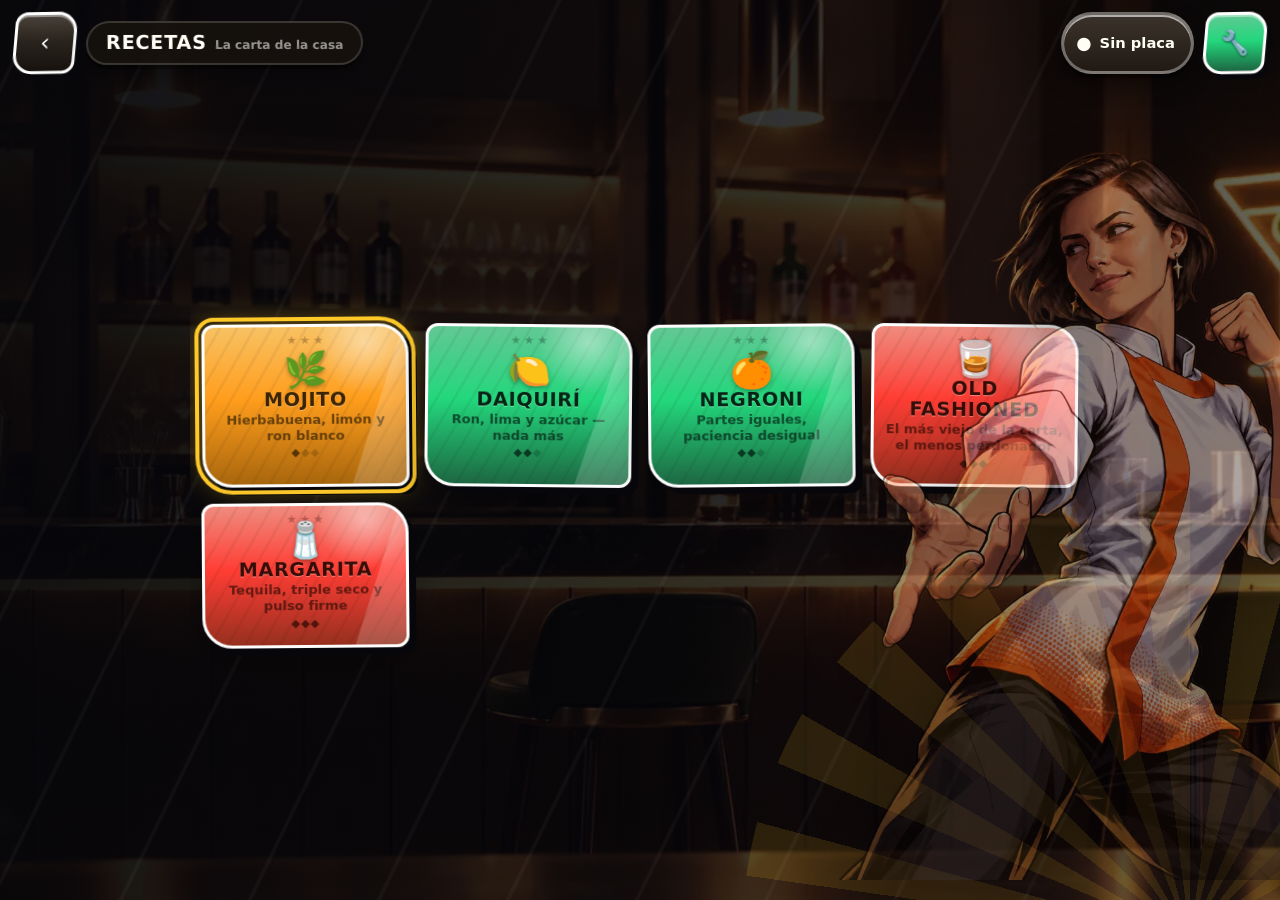
==== commit 6353fa40: "feat(app): redesign MixLab as animated comic fighter UI" ====
--- a/app/consola.html
+++ b/app/consola.html
@@ -28,6 +28,11 @@
   <div class="fondo__velo"></div>
 </div>
 
+<div class="comic-atmosphere" aria-hidden="true">
+  <span class="comic-atmosphere__burst"></span>
+  <span class="comic-atmosphere__speed"></span>
+</div>
+
 <!-- ══════════════════════════ HUD ══════════════════════════ -->
 <header class="hud">
   <button class="redondo redondo--humo" type="button" id="btnAtras" aria-label="Volver">
@@ -59,6 +64,7 @@
        src="img/coach/coach-welcome-confident.webp"
        alt="La coach de MixLab te da la bienvenida"
        width="768" height="1152" decoding="async">
+  <p class="coach__bubble" id="coachBubble"><b>Elige tu reto</b><span>Hoy vamos por una marca perfecta.</span></p>
 </aside>
 
 <!-- ══════════════════════════ RECETAS ══════════════════════════ -->
--- a/app/css/base.css
+++ b/app/css/base.css
@@ -1,100 +1,444 @@
-@import url('../fonts/barlow-condensed.css');
-@import url('../fonts/dm-sans.css');
-
-/* MixLab / tinta, papel y acentos de una barra de autor. Todo se sirve local. */
+/* ============================================================================
+   base.css — lo que comparten la portada y la consola
+   Tokens, fondo de bar, y las piezas de interfaz gordas: botones circulares,
+   botón grande, tarjetas con relieve, chapas y hojas.
+   ========================================================================== */
+
 :root {
-  color-scheme: light;
-  --noche: #eee9dc; --panel: #f9f5eb; --panel-alto: #e3ddcf;
-  --crema: #25231f; --humo: #555047; --humo-2: #696257;
-  --filo: #c5beaf; --tinta: #25231f; --papel: #f9f5eb;
-  --dorado: #a43827; --oro-osc: #822b1e;
-  --ambar: #ddb267; --ambar-osc: #936e32;
-  --verde: #668673; --verde-osc: #355a46;
-  --rojo: #b84331; --rojo-osc: #842d23;
-  --azul: #708b99; --azul-osc: #3c6173;
-  --morado: #978780; --morado-osc: #65544e;
-  --accent-ink: #fff6e8; --shadow: #25231f;
-  --borde: 2px; --r-card: 3px; --r: 3px; --r-sm: 2px;
-  --redonda: 'DM Sans', sans-serif; --display: 'Barlow Condensed', Impact, sans-serif;
-  --mono: 'Courier New', monospace;
-  --seg-t: env(safe-area-inset-top, 0px); --seg-b: env(safe-area-inset-bottom, 0px);
-  --seg-l: env(safe-area-inset-left, 0px); --seg-r: env(safe-area-inset-right, 0px);
-}
-:root[data-theme='dark'] {
   color-scheme: dark;
-  --noche: #211f1c; --panel: #2c2924; --panel-alto: #35312b;
-  --crema: #eee7d8; --humo: #d1c7b6; --humo-2: #b9af9e;
-  --filo: #675f52; --tinta: #eee7d8; --papel: #2c2924;
-  --dorado: #e89978; --oro-osc: #cf775b; --shadow: #0f0e0c;
-}
-@media (prefers-color-scheme: dark) {
-  :root:not([data-theme='light']) {
-    color-scheme: dark;
-    --noche: #211f1c; --panel: #2c2924; --panel-alto: #35312b;
-    --crema: #eee7d8; --humo: #d1c7b6; --humo-2: #b9af9e;
-    --filo: #675f52; --tinta: #eee7d8; --papel: #2c2924;
-    --dorado: #e89978; --oro-osc: #cf775b; --shadow: #0f0e0c;
+
+  /* --- colores de juego --- */
+  --ambar:     #f0a32a;  --ambar-osc: #a8660d;
+  --verde:     #35a06a;  --verde-osc: #1d6742;
+  --rojo:      #d9564a;  --rojo-osc:  #96301f;
+  --azul:      #3f88c5;  --azul-osc:  #235a8c;
+  --dorado:    #f5b942;  --oro-osc:   #96700f;
+  --morado:    #8a6bc4;  --morado-osc:#523d80;
+
+  /* --- superficies --- */
+  --noche:     #120c07;
+  --panel:     #17120d;          /* fondo sólido de panel y de gráfica */
+  --panel-alto:#221a13;
+  --filo:      rgba(255,255,255,.14);
+
+  /* --- tintas --- */
+  --crema:     #fff8ec;
+  --humo:      rgba(255, 248, 236, .74);
+  --humo-2:    rgba(255, 248, 236, .52);
+
+  --borde:  3px;
+  --r-card: 26px;
+  --r:      18px;
+  --r-sm:   12px;
+
+  --seg-t: env(safe-area-inset-top, 0px);
+  --seg-b: env(safe-area-inset-bottom, 0px);
+  --seg-l: env(safe-area-inset-left, 0px);
+  --seg-r: env(safe-area-inset-right, 0px);
+
+  /* Fuente redondeada: en iPad y iPhone sale la del sistema, que es justo
+     el tipo gordito que pide esta interfaz. */
+  --redonda: ui-rounded, "SF Pro Rounded", -apple-system, "Segoe UI Variable Display",
+             "Hiragino Maru Gothic ProN", "Arial Rounded MT Bold", system-ui, sans-serif;
+  --mono: ui-monospace, SFMono-Regular, "SF Mono", Menlo, Consolas, monospace;
+}
+
+/* --- tokens de visualización: los lee chart.js ---
+   Validados contra la superficie de panel #17120d: los tres ejes pasan
+   3:1 de contraste y las distancias de daltonismo. */
+.viz-root {
+  --surface-1:      #17120d;
+  --viz-grid:       #2c231a;
+  --viz-axis:       #463829;
+  --text-primary:   #fff8ec;
+  --text-secondary: rgba(255,248,236,.62);
+  --series-1: #3987e5;   /* eje X */
+  --series-2: #d95926;   /* eje Y */
+  --series-3: #199e70;   /* eje Z */
+}
+
+/* ============================================================ reset */
+*, *::before, *::after { box-sizing: border-box; }
+
+/* El atributo [hidden] vale display:none en la hoja del navegador, que
+   pierde contra cualquier regla de clase con display propio: un
+   .btn { display:inline-flex } deja el botón a la vista aunque el JS le
+   ponga hidden. Esta regla lo zanja para toda la hoja. */
+[hidden] { display: none !important; }
+
+@media (prefers-reduced-motion: reduce) {
+  *, *::before, *::after { animation-duration: .001ms !important; transition-duration: .001ms !important; }
+}
+
+html, body { height: 100%; }
+
+body {
+  margin: 0;
+  background: var(--noche);
+  color: var(--crema);
+  font-family: var(--redonda);
+  font-size: 16px;
+  line-height: 1.4;
+  -webkit-text-size-adjust: 100%;
+  -webkit-tap-highlight-color: transparent;
+  overscroll-behavior: none;
+}
+
+a { text-decoration: none; color: inherit; }
+button { font: inherit; color: inherit; }
+canvas { display: block; }
+
+:where(a, button, input, select, [tabindex]):focus-visible {
+  outline: 3px solid var(--dorado);
+  outline-offset: 3px;
+  border-radius: 8px;
+}
+
+.solo-lectores {
+  position: absolute; width: 1px; height: 1px; padding: 0; margin: -1px;
+  overflow: hidden; clip: rect(0 0 0 0); white-space: nowrap; border: 0;
+}
+
+/* ============================================================ fondo */
+.fondo { position: fixed; inset: 0; z-index: 0; }
+
+.fondo img {
+  width: 100%; height: 100%;
+  object-fit: cover;
+  object-position: 62% 42%;
+  /* Miniatura borrosa de 200 bytes detrás: evita el fogonazo negro mientras
+     baja la foto de verdad. */
+  background: url("[data-uri]") center/cover no-repeat;
+}
+
+/* Velo: sin blur a propósito. Un backdrop-filter a pantalla completa cuesta
+   caro en iPad; un par de degradados dan el mismo contraste gratis. */
+.fondo__velo {
+  position: absolute; inset: 0;
+  background:
+    linear-gradient(180deg, rgba(10,6,3,.74) 0%, rgba(10,6,3,.20) 28%, rgba(10,6,3,.40) 64%, rgba(10,6,3,.88) 100%),
+    radial-gradient(120% 80% at 50% 38%, transparent 38%, rgba(10,6,3,.48) 100%);
+}
+
+/* La consola tiene mucho más contenido encima: necesita la foto más apagada
+   o los paneles se pelean con las botellas del fondo. */
+.fondo--hondo .fondo__velo {
+  background:
+    linear-gradient(180deg, rgba(10,6,3,.88) 0%, rgba(10,6,3,.72) 40%, rgba(10,6,3,.90) 100%),
+    radial-gradient(120% 80% at 50% 30%, rgba(10,6,3,.35) 0%, rgba(10,6,3,.78) 100%);
+}
+
+/* En vertical estrecho la foto se recorta mucho por los lados: este encuadre
+   deja la estantería iluminada, no el mueble oscuro. */
+@media (orientation: portrait) and (max-width: 620px) {
+  .fondo img { object-position: 57% 32%; }
+}
+
+/* ============================================================ piezas gordas */
+
+/* --- botón circular --- */
+.redondo {
+  width: 56px; height: 56px; flex: none;
+  display: grid; place-items: center;
+  border-radius: 50%;
+  border: var(--borde) solid rgba(255,255,255,.92);
+  font-size: 1.35rem; cursor: pointer; color: #fff;
+  box-shadow: 0 5px 0 rgba(0,0,0,.38), 0 10px 22px rgba(0,0,0,.45),
+              inset 0 3px 0 rgba(255,255,255,.42);
+  transition: transform .12s ease, box-shadow .12s ease;
+  touch-action: manipulation;
+}
+.redondo > * { filter: drop-shadow(0 1px 1px rgba(0,0,0,.45)); line-height: 1; }
+.redondo:active { transform: translateY(4px); box-shadow: 0 1px 0 rgba(0,0,0,.38), 0 4px 10px rgba(0,0,0,.4), inset 0 3px 0 rgba(255,255,255,.42); }
+.redondo:disabled { opacity: .4; cursor: not-allowed; }
+
+.redondo--verde  { background: linear-gradient(180deg, #5fc994, var(--verde) 46%, var(--verde-osc)); }
+.redondo--azul   { background: linear-gradient(180deg, #78b6e8, var(--azul) 46%, var(--azul-osc)); }
+.redondo--dorado { background: linear-gradient(180deg, #ffd978, var(--dorado) 46%, var(--oro-osc)); color: #40290a; }
+.redondo--rojo   { background: linear-gradient(180deg, #ef8b7e, var(--rojo) 46%, var(--rojo-osc)); font-weight: 900; }
+.redondo--morado { background: linear-gradient(180deg, #ab92dd, var(--morado) 46%, var(--morado-osc)); }
+.redondo--humo   { background: linear-gradient(180deg, #4a423a, #2a241e 46%, #17120e); border-color: rgba(255,255,255,.4); }
+
+/* --- botón grande --- */
+.grande {
+  display: inline-flex; align-items: center; justify-content: center; gap: 12px;
+  width: 100%; min-height: 66px; padding: 15px 28px;
+  border: var(--borde) solid rgba(255,255,255,.95);
+  border-radius: 999px; cursor: pointer;
+  background: linear-gradient(180deg, #ffd978, var(--dorado) 46%, var(--oro-osc));
+  color: #3a2405;
+  font-size: clamp(1.05rem, 4.2vw, 1.3rem); font-weight: 800;
+  box-shadow: 0 7px 0 rgba(0,0,0,.42), 0 16px 34px rgba(0,0,0,.5),
+              inset 0 3px 0 rgba(255,255,255,.62);
+  transition: transform .12s ease, box-shadow .12s ease;
+  touch-action: manipulation;
+}
+.grande:active:not(:disabled) { transform: translateY(6px); box-shadow: 0 1px 0 rgba(0,0,0,.42), 0 6px 14px rgba(0,0,0,.45), inset 0 3px 0 rgba(255,255,255,.62); }
+.grande:disabled { opacity: .45; cursor: not-allowed; }
+.grande__ico { font-size: .9em; }
+
+.grande--verde { background: linear-gradient(180deg, #62c894, var(--verde) 46%, var(--verde-osc)); color: #042416; }
+.grande--rojo  { background: linear-gradient(180deg, #ef8b7e, var(--rojo) 46%, var(--rojo-osc)); color: #fff; }
+.grande--suave { background: linear-gradient(180deg, #4a423a, #2a241e 46%, #17120e); color: var(--crema); border-color: rgba(255,255,255,.35); }
+.grande--chico { min-height: 52px; font-size: .96rem; padding: 12px 20px; }
+
+/* --- botón mediano, para barras de herramientas --- */
+.pieza {
+  display: inline-flex; align-items: center; justify-content: center; gap: 7px;
+  min-height: 48px; padding: 11px 18px; cursor: pointer;
+  border-radius: 999px; border: 2px solid rgba(255,255,255,.28);
+  background: linear-gradient(180deg, #3b332b, #241d17);
+  color: var(--crema); font-size: .9rem; font-weight: 700;
+  box-shadow: 0 4px 0 rgba(0,0,0,.4), inset 0 2px 0 rgba(255,255,255,.16);
+  transition: transform .12s ease, box-shadow .12s ease;
+  touch-action: manipulation;
+}
+.pieza:active:not(:disabled) { transform: translateY(3px); box-shadow: 0 1px 0 rgba(0,0,0,.4), inset 0 2px 0 rgba(255,255,255,.16); }
+.pieza:disabled { opacity: .4; cursor: not-allowed; }
+.pieza[aria-pressed="true"], .pieza.es-activa {
+  background: linear-gradient(180deg, #ffd978, var(--dorado) 48%, var(--oro-osc));
+  border-color: rgba(255,255,255,.9); color: #3a2405;
+}
+
+/* --- chapa: pastilla de datos --- */
+.chapa {
+  display: inline-flex; align-items: center; gap: 8px;
+  padding: 8px 16px 8px 12px; border-radius: 999px;
+  border: var(--borde) solid rgba(255,255,255,.92);
+  background: linear-gradient(180deg, #ffd978, var(--dorado) 48%, var(--oro-osc));
+  color: #40290a; font-weight: 800; font-size: 1.05rem;
+  box-shadow: 0 4px 0 rgba(0,0,0,.35), 0 10px 22px rgba(0,0,0,.45),
+              inset 0 2px 0 rgba(255,255,255,.6);
+}
+.chapa__ico { font-size: 1.1rem; }
+.chapa__n small { opacity: .62; font-size: .8em; }
+
+.chapa--humo {
+  background: linear-gradient(180deg, #3b332b, #211a14);
+  border-color: rgba(255,255,255,.34); color: var(--crema);
+  font-size: .92rem; font-weight: 700;
+}
+
+/* --- tarjeta con relieve --- */
+.plato {
+  position: relative;
+  display: flex; flex-direction: column; align-items: center; justify-content: center; gap: 2px;
+  min-height: 116px; padding: 14px 10px 12px;
+  border-radius: var(--r-card);
+  border: var(--borde) solid rgba(255,255,255,.9);
+  cursor: pointer; text-align: center;
+  /* El relieve gordo: sombra dura abajo + brillo dentro arriba. Al pulsar
+     la tarjeta baja y la sombra se acorta, como una tecla de verdad. */
+  box-shadow: 0 6px 0 rgba(0,0,0,.4), 0 14px 30px rgba(0,0,0,.5),
+              inset 0 3px 0 rgba(255,255,255,.5);
+  transition: transform .12s ease, box-shadow .12s ease;
+  touch-action: manipulation;
+}
+.plato:active { transform: translateY(5px); box-shadow: 0 1px 0 rgba(0,0,0,.4), 0 6px 14px rgba(0,0,0,.45), inset 0 3px 0 rgba(255,255,255,.5); }
+
+.plato--ambar  { background: linear-gradient(180deg, #f8c163, var(--ambar) 46%, var(--ambar-osc)); color: #3a2405; }
+.plato--verde  { background: linear-gradient(180deg, #62c894, var(--verde) 46%, var(--verde-osc)); color: #062416; }
+.plato--rojo   { background: linear-gradient(180deg, #ef8b7e, var(--rojo) 46%, var(--rojo-osc)); color: #370d07; }
+.plato--azul   { background: linear-gradient(180deg, #7bb8e9, var(--azul) 46%, var(--azul-osc)); color: #06223a; }
+.plato--morado { background: linear-gradient(180deg, #b39ce4, var(--morado) 46%, var(--morado-osc)); color: #1b1030; }
+
+.plato__ico { font-size: clamp(1.7rem, 6vw, 2.2rem); line-height: 1; filter: drop-shadow(0 2px 2px rgba(0,0,0,.3)); }
+.plato__nombre { font-size: clamp(1rem, 4vw, 1.2rem); font-weight: 800; line-height: 1.1; text-shadow: 0 1px 0 rgba(255,255,255,.35); }
+.plato__nota { font-size: clamp(.72rem, 2.8vw, .82rem); font-weight: 600; opacity: .72; line-height: 1.2; }
+
+/* medallas: tres estrellas arriba, como en los juegos de recetas */
+.plato__medallas {
+  position: absolute; top: 8px; left: 0; right: 0;
+  display: flex; justify-content: center; gap: 3px;
+  font-size: .72rem; line-height: 1;
+}
+.plato__medallas i { font-style: normal; opacity: .3; }
+.plato__medallas i.on { opacity: 1; color: #fff8d0; text-shadow: 0 0 6px rgba(255,230,140,.95), 0 1px 1px rgba(0,0,0,.4); }
+
+.plato__candado {
+  position: absolute; inset: 0;
+  display: flex; flex-direction: column; align-items: center; justify-content: center; gap: 5px;
+  border-radius: calc(var(--r-card) - var(--borde));
+  background: rgba(8,5,3,.62); text-align: center; padding: 0 10px;
+}
+.plato__candado-ico { font-size: 1.7rem; line-height: 1; }
+.plato__candado b { font-size: .74rem; font-weight: 700; color: var(--humo); line-height: 1.2; }
+
+/* El candado tapa la tarjeta entera: si el contenido de debajo sigue
+   visible, el icono se monta sobre el nombre y se lee «Li🔒ta». */
+.plato.es-bloqueado { filter: saturate(.5); }
+.plato.es-bloqueado > :not(.plato__candado) { visibility: hidden; }
+
+/* --- panel oscuro sobre la foto --- */
+.panel {
+  background: rgba(23,18,13,.82);
+  border: 2px solid var(--filo);
+  border-radius: var(--r);
+  box-shadow: 0 10px 30px rgba(0,0,0,.45), inset 0 1px 0 rgba(255,255,255,.07);
+}
+
+/* --- hoja inferior --- */
+.velo {
+  position: fixed; inset: 0; z-index: 8;
+  background: rgba(6,4,2,.66);
+  animation: velo-entra .18s ease;
+}
+@keyframes velo-entra { from { opacity: 0; } }
+
+.hoja {
+  position: fixed; z-index: 9; left: 0; right: 0; bottom: 0;
+  max-height: 88dvh; overflow-y: auto;
+  padding: 14px calc(var(--seg-r) + 22px) calc(var(--seg-b) + 22px) calc(var(--seg-l) + 22px);
+  border-radius: 30px 30px 0 0;
+  border-top: var(--borde) solid rgba(255,255,255,.3);
+  background: linear-gradient(180deg, #221a13, #14100c);
+  box-shadow: 0 -16px 50px rgba(0,0,0,.7);
+  animation: hoja-sube .26s cubic-bezier(.22,1,.36,1);
+}
+@keyframes hoja-sube { from { transform: translateY(100%); } }
+
+.hoja__asa { width: 44px; height: 5px; border-radius: 3px; background: rgba(255,255,255,.28); margin: 0 auto 14px; }
+.hoja__titulo { margin: 0 0 6px; font-size: 1.35rem; font-weight: 800; text-align: center; }
+.hoja__nota { margin: 0 0 16px; text-align: center; color: var(--humo-2); font-size: .88rem; font-weight: 600; }
+
+@media (min-width: 760px) and (min-height: 700px) {
+  .redondo { width: 62px; height: 62px; font-size: 1.5rem; }
+  .hoja {
+    left: 50%; right: auto; bottom: 50%; transform: translate(-50%, 50%);
+    width: min(620px, 92vw); border-radius: 30px;
+    border: var(--borde) solid rgba(255,255,255,.3);
   }
-}
-.viz-root {
-  --surface-1: #25231f; --viz-grid: #39362f; --viz-axis: #726c60;
-  --text-primary: #f7f0df; --text-secondary: #c8bead;
-  --series-1: #78b3e5; --series-2: #ee995e; --series-3: #82cba4;
-}
-*, *::before, *::after { box-sizing: border-box; }
-[hidden] { display: none !important; }
-html, body { min-height: 100%; }
-body { margin: 0; background: var(--noche); color: var(--crema); font: 16px/1.5 var(--redonda); -webkit-text-size-adjust: 100%; -webkit-tap-highlight-color: transparent; }
-body::before { content: ''; position: fixed; inset: 0; background-image: url("data:image/svg+xml,%3Csvg viewBox='0 0 180 180' xmlns='http://www.w3.org/2000/svg'%3E%3Cfilter id='n'%3E%3CfeTurbulence type='fractalNoise' baseFrequency='.8' numOctaves='3' stitchTiles='stitch'/%3E%3C/filter%3E%3Cpath fill='%23776b50' filter='url(%23n)' opacity='.2' d='M0 0h180v180H0z'/%3E%3C/svg%3E"); opacity: .12; pointer-events: none; z-index: 0; }
-a { color: inherit; text-decoration: none; }
-button, input, select { font: inherit; color: inherit; }
-button, a, input, select { touch-action: manipulation; }
-canvas { display: block; }
-:where(a, button, input, select, [tabindex]):focus-visible { outline: 3px solid var(--dorado); outline-offset: 5px; }
-.solo-lectores { position: absolute; width: 1px; height: 1px; padding: 0; margin: -1px; overflow: hidden; clip: rect(0 0 0 0); white-space: nowrap; border: 0; }
-.skip-link { position: fixed; top: -100px; left: 16px; z-index: 50; padding: 12px 18px; background: var(--panel); border: 2px solid var(--tinta); }
-.skip-link:focus { top: 12px; }
-.icon { width: 28px; height: 28px; display: inline-block; vertical-align: middle; flex: none; }
-.eyebrow { font: 700 .7rem/1.4 var(--mono); letter-spacing: .16em; text-transform: uppercase; }
-.redondo { width: 46px; height: 46px; flex: none; display: grid; place-items: center; padding: 0; border: 1px solid var(--filo); border-radius: 2px; background: var(--panel); color: var(--crema); font-size: 1.3rem; cursor: pointer; transition: transform .18s ease, border-color .18s ease; }
-.redondo:hover { border-color: var(--tinta); transform: translateY(-2px); }
-.redondo:active { transform: translateY(1px); }
-.redondo:disabled { opacity: .45; cursor: not-allowed; }
-.grande { display: inline-flex; align-items: center; justify-content: center; gap: 14px; width: 100%; min-height: 56px; padding: 14px 24px; border: 2px solid #25231f; border-radius: 2px; background: var(--rojo); color: var(--accent-ink); font-weight: 700; cursor: pointer; box-shadow: 4px 4px 0 var(--shadow); transition: transform .18s ease, box-shadow .18s ease; }
-.grande:active:not(:disabled) { transform: translate(3px, 3px); box-shadow: 1px 1px 0 var(--shadow); }
-.grande:disabled, .pieza:disabled { opacity: .48; cursor: not-allowed; }
-.grande--verde { background: var(--verde-osc); }
-.grande--suave { background: var(--panel); color: var(--crema); border-color: var(--tinta); }
-.grande--chico { min-height: 48px; padding: 10px 16px; font-size: .92rem; }
-.pieza { display: inline-flex; justify-content: center; align-items: center; gap: 7px; min-height: 46px; padding: 10px 16px; border: 1px solid var(--filo); border-radius: 2px; background: var(--panel); color: var(--crema); cursor: pointer; font-size: .88rem; font-weight: 600; transition: background .18s ease, transform .18s ease; }
-.pieza[aria-pressed='true'], .pieza.es-activa { background: var(--crema); border-color: var(--crema); color: var(--panel); }
-.pieza:active:not(:disabled) { transform: translateY(1px); }
-.chapa { display: inline-flex; align-items: center; gap: 7px; padding: 8px 12px; border: 1px solid var(--filo); background: var(--panel); font: 700 .85rem var(--mono); white-space: nowrap; }
-.chapa__ico { color: var(--dorado); }
-.chapa__n small { color: var(--humo-2); font-weight: 400; }
-.plato { position: relative; display: flex; flex-direction: column; align-items: flex-start; text-align: left; justify-content: flex-start; gap: 8px; padding: 24px; min-width: 0; min-height: 210px; border: 1.5px solid var(--tinta); border-radius: var(--r-card); background: var(--panel); color: var(--crema); box-shadow: 4px 4px 0 var(--shadow); cursor: pointer; transition: transform .2s ease, box-shadow .2s ease; }
-.plato--ambar { --card-accent: var(--ambar); } .plato--verde { --card-accent: var(--verde); } .plato--rojo { --card-accent: var(--rojo); } .plato--azul { --card-accent: var(--azul); } .plato--morado { --card-accent: var(--morado); }
-.plato::before { content: ''; position: absolute; left: 0; top: 0; bottom: 0; width: 4px; background: var(--card-accent, var(--rojo)); }
-.plato:active { transform: translate(3px, 3px); box-shadow: 1px 1px 0 var(--shadow); }
-.plato__ico { display: block; color: var(--crema); margin-bottom: 6px; }
-.plato__ico .icon { width: 58px; height: 58px; }
-.plato__nombre { font: 700 1.8rem/1 var(--display); text-transform: uppercase; }
-.plato__nota { color: var(--humo); font-size: .88rem; line-height: 1.45; }
-.plato__medallas { position: absolute; top: 19px; right: 17px; display: flex; gap: 3px; font-size: .8rem; }
-.plato__medallas i { font-style: normal; color: var(--filo); }
-.plato__medallas i.on { color: var(--dorado); }
-.plato__grados { margin-top: auto; padding-top: 8px; }
-.plato__candado { color: var(--humo-2); font: .7rem var(--mono); }
-.panel { background: var(--panel); border: 1px solid var(--filo); border-radius: var(--r); }
-.velo { position: fixed; inset: 0; z-index: 20; background: #161410b8; animation: fade-in .2s ease; }
-.hoja { position: fixed; z-index: 21; left: 12px; right: 12px; bottom: 12px; max-height: 88dvh; overflow-y: auto; padding: 22px 24px calc(var(--seg-b) + 24px); background: var(--panel); border: 2px solid var(--tinta); box-shadow: 7px 7px 0 var(--shadow); animation: panel-in .25s ease; }
-.hoja__asa { width: 38px; height: 3px; background: var(--filo); margin: 0 auto 20px; }
-.hoja__titulo { font: 700 2.6rem/1 var(--display); text-transform: uppercase; margin: 0 0 10px; }
-.hoja__nota { color: var(--humo); margin: 0 0 18px; }
-.recado { position: fixed; z-index: 30; left: 50%; top: calc(var(--seg-t) + 86px); transform: translate(-50%, -8px); padding: 12px 22px; max-width: calc(100vw - 32px); background: var(--crema); color: var(--panel); border: 1px solid var(--panel); box-shadow: 3px 3px 0 var(--shadow); font-size: .9rem; opacity: 0; transition: opacity .18s ease, transform .18s ease; pointer-events: none; }
+  @keyframes hoja-sube { from { transform: translate(-50%, 60%); opacity: 0; } }
+}
+
+/* ============================================================ recado */
+/* Va ARRIBA, bajo el HUD: abajo siempre hay un botón principal a pantalla
+   completa y el aviso se le montaba encima justo cuando hay que pulsarlo. */
+.recado {
+  position: fixed; z-index: 30; left: 50%; top: calc(var(--seg-t) + 80px);
+  transform: translate(-50%, -14px);
+  padding: 12px 22px; border-radius: 999px; max-width: calc(100vw - 32px); text-align: center;
+  background: linear-gradient(180deg, #3b332b, #1d1711);
+  border: 2px solid rgba(255,255,255,.3); color: var(--crema);
+  font-size: .9rem; font-weight: 700; box-shadow: 0 10px 30px rgba(0,0,0,.7);
+  opacity: 0; transition: opacity .18s ease, transform .18s ease;
+  pointer-events: none;
+}
 .recado.es-visible { opacity: 1; transform: translate(-50%, 0); }
-@media (hover: hover) { .plato:hover { transform: translateY(-3px); box-shadow: 5px 7px 0 var(--shadow); } .grande:hover:not(:disabled) { transform: translateY(-2px); box-shadow: 4px 6px 0 var(--shadow); } }
-@media (min-width: 760px) { .hoja { width: min(620px, 90vw); left: 50%; right: auto; bottom: 50%; translate: -50% 50%; padding: 30px; } }
-@keyframes fade-in { from { opacity: 0; } }
-@keyframes panel-in { from { opacity: 0; transform: translateY(7px); } }
-@media (prefers-reduced-motion: reduce) { *, *::before, *::after { animation: none !important; transition: none !important; scroll-behavior: auto !important; } }
+
+/* ========================================================================
+   MIXLAB COMIC UI — tinta, energía y profundidad sin dependencias externas
+   ======================================================================== */
+:root {
+  --noche: #09090d;
+  --panel: #15151d;
+  --panel-alto: #22222d;
+  --crema: #fffdf4;
+  --humo: rgba(255,253,244,.78);
+  --humo-2: rgba(255,253,244,.56);
+  --filo: rgba(255,255,255,.16);
+  --dorado: #ffc928;
+  --ambar: #ff9d1c;
+  --rojo: #ff3d34;
+  --verde: #23d77c;
+  --azul: #2fb8ff;
+  --morado: #a76bff;
+  --tinta: #07070b;
+  --comic-shadow: 8px 8px 0 var(--tinta);
+}
+
+body::before {
+  content: ""; position: fixed; inset: 0; z-index: 1; pointer-events: none;
+  background-image: radial-gradient(circle, rgba(255,255,255,.15) 0 1px, transparent 1.6px);
+  background-size: 8px 8px; opacity: .12; mix-blend-mode: overlay;
+}
+
+.comic-atmosphere { position: fixed; inset: 0; z-index: 1; overflow: hidden; pointer-events: none; }
+.comic-atmosphere__burst {
+  position: absolute; width: 70vmax; aspect-ratio: 1; right: -28vmax; bottom: -38vmax;
+  background: repeating-conic-gradient(from 8deg, rgba(255,201,40,.13) 0 7deg, transparent 7deg 15deg);
+  border-radius: 50%; animation: comic-spin 32s linear infinite;
+}
+.comic-atmosphere__speed {
+  position: absolute; inset: 0;
+  background: repeating-linear-gradient(116deg, transparent 0 58px, rgba(255,255,255,.035) 60px 62px, transparent 64px 116px);
+  transform: translateX(-12%); animation: comic-speed 8s linear infinite;
+}
+@keyframes comic-spin { to { transform: rotate(1turn); } }
+@keyframes comic-speed { to { transform: translateX(12%); } }
+
+.fondo img { filter: saturate(.86) contrast(1.12); transform: scale(1.025); }
+.fondo__velo {
+  background:
+    linear-gradient(105deg, rgba(6,6,10,.96) 0%, rgba(6,6,10,.72) 48%, rgba(6,6,10,.38) 100%),
+    linear-gradient(180deg, rgba(5,5,8,.55), rgba(5,5,8,.92));
+}
+.fondo--hondo .fondo__velo {
+  background:
+    linear-gradient(100deg, rgba(6,6,10,.97), rgba(6,6,10,.82) 58%, rgba(6,6,10,.56)),
+    radial-gradient(circle at 80% 55%, rgba(255,61,52,.12), transparent 38%);
+}
+
+.hud { isolation: isolate; }
+.titulo, .chapa, .redondo, .pieza, .grande, .panel, .plato {
+  backdrop-filter: blur(12px); -webkit-backdrop-filter: blur(12px);
+}
+.titulo, .panel {
+  background: linear-gradient(145deg, rgba(28,28,38,.94), rgba(11,11,16,.9));
+  border-color: rgba(255,255,255,.18);
+}
+.titulo { border-radius: 8px 22px 8px 22px; border-left: 5px solid var(--dorado); box-shadow: 5px 5px 0 var(--tinta); transform: skewX(-3deg); }
+.titulo__txt, .titulo__nota { transform: skewX(3deg); }
+.titulo__txt { letter-spacing: .04em; text-transform: uppercase; }
+
+.redondo {
+  border-radius: 12px 20px 12px 20px; border-color: #fff; transform: skewX(-6deg) rotate(-1deg);
+  box-shadow: 5px 5px 0 var(--tinta), inset 0 2px 0 rgba(255,255,255,.42);
+}
+.redondo:hover { transform: skewX(-6deg) rotate(1deg) translateY(-3px) scale(1.04); }
+.redondo:active { transform: skewX(-6deg) translate(3px,3px); box-shadow: 2px 2px 0 var(--tinta); }
+
+.grande {
+  position: relative; overflow: hidden; border-radius: 10px 26px 10px 26px; border: 3px solid #fff;
+  background: linear-gradient(135deg, #fff06a 0%, var(--dorado) 45%, #ff7a1a 100%);
+  box-shadow: 8px 8px 0 var(--tinta), 0 18px 36px rgba(0,0,0,.34);
+  text-transform: uppercase; letter-spacing: .055em; transform: skewX(-4deg);
+}
+.grande > * { transform: skewX(4deg); }
+.grande::after {
+  content: ""; position: absolute; inset: -30% auto -30% -30%; width: 24%; transform: skewX(-18deg);
+  background: rgba(255,255,255,.52); filter: blur(2px); animation: boton-brillo 3.4s ease-in-out infinite;
+}
+@keyframes boton-brillo { 0%, 66% { left: -30%; } 84%, 100% { left: 125%; } }
+.grande:hover:not(:disabled) { transform: skewX(-4deg) translateY(-3px) scale(1.012); filter: saturate(1.12); }
+.grande:active:not(:disabled) { transform: skewX(-4deg) translate(5px,5px); box-shadow: 3px 3px 0 var(--tinta); }
+
+.pieza { border-radius: 7px 16px 7px 16px; border: 2px solid rgba(255,255,255,.5); box-shadow: 4px 4px 0 var(--tinta); text-transform: uppercase; letter-spacing: .035em; }
+.pieza[aria-pressed="true"], .pieza.es-activa { box-shadow: 4px 4px 0 var(--tinta), 0 0 20px rgba(255,201,40,.24); }
+
+.plato {
+  overflow: hidden; border-radius: 12px 30px 12px 30px; border: 3px solid #fff;
+  box-shadow: 7px 7px 0 var(--tinta), 0 18px 38px rgba(0,0,0,.35);
+  transform: rotate(-.5deg); isolation: isolate;
+}
+.plato:nth-child(even) { transform: rotate(.6deg); }
+.plato::before {
+  content: ""; position: absolute; inset: 0; z-index: -1;
+  background: radial-gradient(circle at 80% 10%, rgba(255,255,255,.42), transparent 24%),
+              repeating-linear-gradient(120deg, transparent 0 12px, rgba(0,0,0,.06) 13px 15px);
+}
+.plato::after { content: ""; position: absolute; width: 84px; height: 160%; right: -58px; top: -30%; background: rgba(255,255,255,.18); transform: rotate(18deg); transition: transform .3s ease; }
+.plato:hover { transform: translateY(-7px) rotate(0) scale(1.025); box-shadow: 10px 14px 0 var(--tinta), 0 24px 46px rgba(0,0,0,.44); }
+.plato:hover::after { transform: rotate(18deg) translateX(-130px); }
+.plato:active { transform: translate(5px,5px) scale(.99); box-shadow: 2px 2px 0 var(--tinta); }
+.plato__nombre { text-transform: uppercase; letter-spacing: .035em; }
+.plato__ico { transition: transform .25s cubic-bezier(.2,1.5,.5,1); }
+.plato:hover .plato__ico { transform: scale(1.2) rotate(-8deg); }
+
+.hoja { background: linear-gradient(155deg, #292936, #0d0d13 68%); border-top: 4px solid var(--dorado); }
+.hoja__titulo { text-transform: uppercase; letter-spacing: .04em; }
+.recado { border-radius: 8px 18px 8px 18px; border: 2px solid #fff; box-shadow: 6px 6px 0 var(--tinta); }
+
+@media (hover: none) {
+  .plato:hover, .redondo:hover, .grande:hover:not(:disabled) { transform: none; }
+}
--- a/app/css/app.css
+++ b/app/css/app.css
@@ -100,6 +100,60 @@
 }
 @media (prefers-reduced-motion: reduce) {
   .coach, .coach__fx, .coach__fx::after { animation: none !important; }
+}
+
+/* ============================================================ consola cómic */
+.escenario { z-index: 2; }
+.vista.es-activa .lienzo > * { animation: vista-comic .38s cubic-bezier(.2,.9,.25,1) both; }
+@keyframes vista-comic { from { opacity: 0; transform: translateX(-22px) skewX(-2deg); } }
+
+.lienzo { padding: 10px 12px 16px; }
+.rejilla { gap: 18px; }
+.rejilla .plato { min-height: 145px; }
+.plato.es-elegida { outline: 4px solid var(--dorado); outline-offset: 5px; box-shadow: 8px 8px 0 var(--tinta), 0 0 28px rgba(255,201,40,.48); }
+
+.coach { z-index: 1; opacity: .48; right: max(-4vw, -45px); bottom: -9vh; width: clamp(310px, 38vw, 540px); }
+.coach__bubble { left: -8%; top: 15%; width: min(250px, 40vw); padding: 12px 15px; opacity: 0; transform: translateY(8px) rotate(-2deg); animation: bubble-in .38s .16s ease forwards; }
+@keyframes bubble-in { to { opacity: 1; transform: translateY(0) rotate(-2deg); } }
+
+.juego { position: relative; width: min(100%, 690px); margin-inline: auto; padding: 24px 28px; border: 3px solid rgba(255,255,255,.16); border-left: 6px solid var(--dorado); border-radius: 12px 34px 12px 34px; background: linear-gradient(145deg, rgba(27,27,37,.92), rgba(9,9,14,.86)); box-shadow: 9px 9px 0 var(--tinta); }
+.juego__paso { display: inline-block; margin: 0 0 8px; padding: 5px 12px; background: var(--rojo); color: #fff; border: 2px solid #fff; transform: skewX(-7deg); box-shadow: 3px 3px 0 var(--tinta); }
+.juego__gesto { font-style: italic; text-transform: uppercase; letter-spacing: -.025em; text-shadow: 3px 3px 0 var(--rojo), 6px 6px 0 var(--tinta); }
+.aro { filter: drop-shadow(8px 8px 0 #07070b); }
+.aro__linea { stroke: var(--dorado); stroke-width: 13; }
+.aro.es-poco { animation: alarma .48s ease-in-out infinite alternate; }
+@keyframes alarma { to { transform: scale(1.055) rotate(1deg); filter: drop-shadow(0 0 18px rgba(255,61,52,.75)); } }
+.medidor__marco { height: 24px; border: 3px solid #fff; border-radius: 5px 14px 5px 14px; box-shadow: 4px 4px 0 var(--tinta); }
+.medidor.es-bueno { animation: hit-good .3s ease; }
+@keyframes hit-good { 50% { transform: scale(1.035); filter: drop-shadow(0 0 16px rgba(35,215,124,.65)); } }
+.pasos__pieza { height: 12px; border-radius: 3px; transform: skewX(-8deg); }
+.receta li { border-radius: 7px 16px 7px 16px; border-left: 4px solid rgba(255,255,255,.22); }
+.receta li.es-actual { border-left-color: var(--dorado); transform: translateX(7px); box-shadow: 4px 4px 0 var(--tinta); }
+
+.acta { position: relative; width: min(100%, 610px); padding: 30px; border: 3px solid #fff; border-radius: 14px 38px 14px 38px; background: linear-gradient(145deg, rgba(31,31,42,.95), rgba(8,8,12,.92)); box-shadow: 10px 10px 0 var(--tinta); overflow: hidden; }
+.acta::before { content: "RESULTADO"; position: absolute; left: -8px; top: 18px; padding: 5px 18px; background: var(--rojo); border: 2px solid #fff; transform: rotate(-5deg); font-weight: 900; letter-spacing: .08em; }
+.acta__estrellas { margin-top: 22px; text-shadow: 0 0 18px rgba(255,201,40,.72); animation: stars-in .55s cubic-bezier(.2,1.6,.4,1) both; }
+@keyframes stars-in { from { transform: scale(.35) rotate(-8deg); opacity: 0; } }
+.acta__pts { font-style: italic; text-shadow: 3px 3px 0 var(--rojo), 6px 6px 0 var(--tinta); }
+
+.taller__nav { padding: 6px 8px 10px; }
+.enchufe { border-left: 5px solid var(--azul); transition: transform .2s ease, border-color .2s ease; }
+.enchufe:hover { transform: translateY(-4px); border-color: var(--dorado); }
+.enchufe.es-viva { border-color: var(--verde); box-shadow: 7px 7px 0 var(--tinta), 0 0 24px rgba(35,215,124,.28); }
+.placa { border-left: 4px solid var(--azul); }
+.figura { border-radius: 9px 24px 9px 24px; border: 2px solid var(--filo); box-shadow: 6px 6px 0 var(--tinta); }
+.infiere__cl { font-style: italic; text-transform: uppercase; text-shadow: 3px 3px 0 var(--rojo); }
+
+body[data-mood="failed"] .comic-atmosphere__burst { background: repeating-conic-gradient(from 8deg, rgba(255,61,52,.32) 0 8deg, transparent 8deg 15deg); animation-duration: 4s; }
+body[data-mood="perfect"] .comic-atmosphere__burst { background: repeating-conic-gradient(from 8deg, rgba(255,201,40,.34) 0 8deg, transparent 8deg 15deg); animation-duration: 10s; }
+
+@media (max-width: 680px) {
+  .coach { right: -118px; bottom: -110px; width: 330px; opacity: .24; }
+  .coach__bubble { display: none; }
+  .lienzo { padding-inline: 4px; }
+  .juego, .acta { padding: 20px 16px; }
+  .rejilla { gap: 13px; }
+  .rejilla .plato { min-height: 128px; }
 }
 
 /* El área que hace scroll es solo esta: el HUD y la botonera de abajo
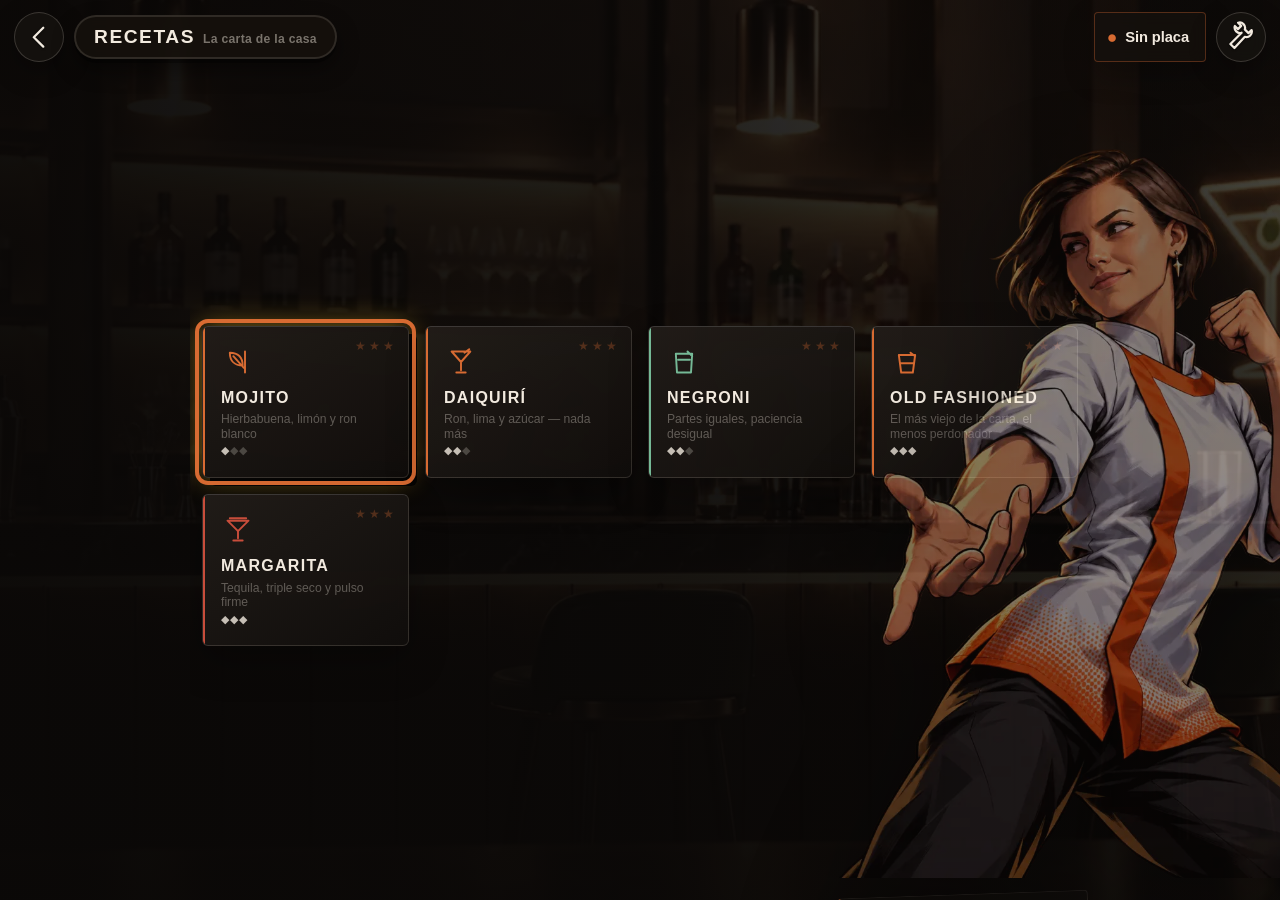
==== commit 779c447e: "refactor(ui): mature editorial noir visual system" ====
--- a/app/consola.html
+++ b/app/consola.html
@@ -28,15 +28,10 @@
   <div class="fondo__velo"></div>
 </div>
 
-<div class="comic-atmosphere" aria-hidden="true">
-  <span class="comic-atmosphere__burst"></span>
-  <span class="comic-atmosphere__speed"></span>
-</div>
-
 <!-- ══════════════════════════ HUD ══════════════════════════ -->
 <header class="hud">
   <button class="redondo redondo--humo" type="button" id="btnAtras" aria-label="Volver">
-    <span aria-hidden="true">‹</span>
+    <svg class="icon" aria-hidden="true" viewBox="0 0 24 24"><path d="m15 5-7 7 7 7"/></svg>
   </button>
 
   <span class="titulo">
@@ -50,7 +45,7 @@
       <span id="chapaTxt">Sin placa</span>
     </span>
     <button class="redondo redondo--verde" type="button" id="btnTaller" aria-label="Taller de sensores">
-      <span aria-hidden="true">🔧</span>
+      <svg class="icon" aria-hidden="true" viewBox="0 0 24 24"><path d="M14.7 6.3a4 4 0 0 0-5-5L12 3.6 9.6 6 7.3 3.7a4 4 0 0 0 5 5L4 17l3 3 7.7-8.3a4 4 0 0 0 5-5L17.4 9 15 6.6z"/></svg>
     </button>
   </div>
 </header>
@@ -59,7 +54,14 @@
 
 <!-- Coach visual: main.js cambia pose y ambiente según la pantalla/resultado. -->
 <aside class="coach" id="coach" data-mood="welcome" aria-live="polite">
-  <div class="coach__fx" aria-hidden="true"></div>
+  <div class="coach__fx" aria-hidden="true">
+    <svg class="coach__flames" viewBox="0 0 320 180" preserveAspectRatio="none">
+      <path class="flame flame--1" d="M18 180C8 135 55 126 38 76c42 24 54 58 45 104z"/>
+      <path class="flame flame--2" d="M92 180c-13-61 48-70 37-142 55 47 63 94 38 142z"/>
+      <path class="flame flame--3" d="M184 180c-8-43 43-64 28-112 47 31 61 70 49 112z"/>
+      <path class="flame flame--4" d="M257 180c-8-35 31-52 23-91 38 29 43 60 32 91z"/>
+    </svg>
+  </div>
   <img class="coach__img" id="coachImg"
        src="img/coach/coach-welcome-confident.webp"
        alt="La coach de MixLab te da la bienvenida"
@@ -105,10 +107,10 @@
 <section class="vista" data-vista="taller">
 
   <nav class="taller__nav" aria-label="Secciones del taller">
-    <button class="pieza es-activa" type="button" data-pest="conectar" aria-selected="true">📡 Conectar</button>
-    <button class="pieza" type="button" data-pest="vivo"     aria-selected="false">📈 En vivo</button>
-    <button class="pieza" type="button" data-pest="capturar" aria-selected="false">⏺ Capturar</button>
-    <button class="pieza" type="button" data-pest="inferir"  aria-selected="false">🧠 Inferencia</button>
+    <button class="pieza es-activa" type="button" data-pest="conectar" aria-selected="true">Conectar</button>
+    <button class="pieza" type="button" data-pest="vivo"     aria-selected="false">En vivo</button>
+    <button class="pieza" type="button" data-pest="capturar" aria-selected="false">Capturar</button>
+    <button class="pieza" type="button" data-pest="inferir"  aria-selected="false">Inferencia</button>
   </nav>
 
   <div class="lienzo">
@@ -126,7 +128,7 @@
 
       <div class="rejilla-t">
         <article class="panel tarjeta enchufe" data-enchufe="ble">
-          <header><span class="enchufe__ico" aria-hidden="true">📡</span><h3>Bluetooth LE</h3></header>
+          <header><span class="enchufe__ico" aria-hidden="true">BLE</span><h3>Bluetooth LE</h3></header>
           <p>Nano 33 BLE, o Uno con módulo HM-10. Sin cables: es el camino de la demo.</p>
           <p class="enchufe__meta">Servicio UART Nordic · notificaciones</p>
           <button class="grande grande--chico" type="button" data-conectar="ble">Buscar dispositivo</button>
@@ -134,7 +136,7 @@
         </article>
 
         <article class="panel tarjeta enchufe" data-enchufe="wifi">
-          <header><span class="enchufe__ico" aria-hidden="true">📶</span><h3>WiFi</h3></header>
+          <header><span class="enchufe__ico" aria-hidden="true">WS</span><h3>WiFi</h3></header>
           <p>Uno R4 WiFi o ESP32 sirviendo un WebSocket en la red local.</p>
           <label class="campo">
             <span class="campo__et">Dirección del WebSocket</span>
@@ -148,7 +150,7 @@
         </article>
 
         <article class="panel tarjeta enchufe" data-enchufe="serial">
-          <header><span class="enchufe__ico" aria-hidden="true">🔌</span><h3>Serial USB</h3></header>
+          <header><span class="enchufe__ico" aria-hidden="true">USB</span><h3>Serial USB</h3></header>
           <p>Cable directo. Cómodo para desarrollo y calibración.</p>
           <p class="enchufe__meta">115200 baudios · 8N1</p>
           <button class="grande grande--chico" type="button" data-conectar="serial">Elegir puerto</button>
@@ -160,7 +162,7 @@
         </article>
 
         <article class="panel tarjeta enchufe" data-enchufe="sim">
-          <header><span class="enchufe__ico" aria-hidden="true">🎲</span><h3>Simulador</h3></header>
+          <header><span class="enchufe__ico" aria-hidden="true">SIM</span><h3>Simulador</h3></header>
           <p>Gestos sintéticos con ruido. Sirve para jugar y probar sin hardware.</p>
           <label class="campo">
             <span class="campo__et">Gesto a simular</span>
@@ -266,7 +268,7 @@
             <span class="campo__et">Quién graba <span class="campo__opt">(va en el archivo)</span></span>
             <input type="text" id="recQuien" placeholder="cesar" spellcheck="false" autocomplete="off">
           </label>
-          <button class="grande" id="btnGrabar" type="button" disabled>⏺ Grabar toma</button>
+          <button class="grande btn-grabar" id="btnGrabar" type="button" disabled>Grabar toma</button>
           <p class="chico" id="pistaGrabar">Conecta una fuente para empezar.</p>
         </div>
 
--- a/app/css/base.css
+++ b/app/css/base.css
@@ -442,3 +442,84 @@
 @media (hover: none) {
   .plato:hover, .redondo:hover, .grande:hover:not(:disabled) { transform: none; }
 }
+
+/* ========================================================================
+   MIXLAB EDITORIAL — bar nocturno + novela gráfica adulta
+   ======================================================================== */
+:root {
+  --noche: #0b0a09; --panel: #171411; --panel-alto: #211c18;
+  --crema: #f2eadf; --humo: rgba(242,234,223,.72); --humo-2: rgba(242,234,223,.46);
+  --filo: rgba(242,234,223,.12); --dorado: #d86b32; --ambar: #d86b32;
+  --verde: #75b996; --rojo: #c84d3b; --azul: #6e9fbe; --morado: #9380a9;
+  --tinta: #060504;
+  --display: "Iowan Old Style", "Palatino Linotype", Baskerville, Georgia, serif;
+  --ui: Inter, "SF Pro Text", -apple-system, BlinkMacSystemFont, "Segoe UI", sans-serif;
+}
+body { font-family: var(--ui); background: #0b0a09; letter-spacing: -.006em; }
+body::before {
+  background-image: url("data:image/svg+xml,%3Csvg xmlns='http://www.w3.org/2000/svg' width='140' height='140'%3E%3Cfilter id='n'%3E%3CfeTurbulence type='fractalNoise' baseFrequency='.75' numOctaves='2' stitchTiles='stitch'/%3E%3C/filter%3E%3Crect width='100%25' height='100%25' filter='url(%23n)' opacity='.18'/%3E%3C/svg%3E");
+  background-size: 140px; opacity: .055; mix-blend-mode: soft-light;
+}
+.comic-atmosphere { display: none !important; }
+.fondo img { filter: saturate(.58) contrast(1.04) brightness(.68); transform: none; }
+.fondo__velo, .fondo--hondo .fondo__velo {
+  background: linear-gradient(90deg, rgba(10,8,7,.94) 0%, rgba(10,8,7,.78) 55%, rgba(10,8,7,.48) 100%), linear-gradient(180deg, rgba(10,8,7,.18), rgba(10,8,7,.86));
+}
+.icon { width: 1.35em; height: 1.35em; display: block; fill: none; stroke: currentColor; stroke-width: 1.65; stroke-linecap: round; stroke-linejoin: round; }
+
+.titulo, .chapa, .redondo, .pieza, .grande, .panel, .plato { backdrop-filter: blur(8px); -webkit-backdrop-filter: blur(8px); }
+.titulo {
+  transform: none; border-radius: 4px; border: 1px solid var(--filo); border-left: 2px solid var(--dorado);
+  background: rgba(17,14,12,.88); box-shadow: 0 14px 38px rgba(0,0,0,.28); padding: 10px 16px;
+}
+.titulo__txt, .titulo__nota { transform: none; }
+.titulo__txt { font-size: .98rem; letter-spacing: .08em; font-weight: 650; }
+.titulo__nota { letter-spacing: .025em; }
+.chapa { border: 1px solid rgba(216,107,50,.34); border-radius: 4px; background: rgba(20,16,13,.9); color: var(--crema); box-shadow: 0 12px 30px rgba(0,0,0,.26); }
+.chapa__ico { color: var(--dorado); }
+
+.redondo {
+  width: 50px; height: 50px; border-radius: 50%; border: 1px solid rgba(242,234,223,.18); transform: none;
+  background: rgba(21,18,15,.9); color: var(--crema); box-shadow: 0 10px 28px rgba(0,0,0,.28);
+}
+.redondo:hover { transform: translateY(-2px); border-color: rgba(216,107,50,.72); color: #fff; }
+.redondo:active { transform: translateY(0); box-shadow: 0 4px 12px rgba(0,0,0,.28); }
+.redondo--verde, .redondo--azul, .redondo--dorado, .redondo--rojo, .redondo--morado, .redondo--humo { background: rgba(21,18,15,.9); border-color: rgba(242,234,223,.18); color: var(--crema); }
+
+.grande {
+  min-height: 58px; border: 1px solid rgba(255,255,255,.12); border-radius: 5px; transform: none;
+  background: linear-gradient(135deg, #e27a40, #b8492f); color: #fff8ef;
+  box-shadow: 0 16px 36px rgba(0,0,0,.3); font-size: .96rem; letter-spacing: .12em; font-weight: 700;
+}
+.grande > * { transform: none; }
+.grande::after { display: none; }
+.grande:hover:not(:disabled) { transform: translateY(-2px); filter: brightness(1.06); }
+.grande:active:not(:disabled) { transform: translateY(0); box-shadow: 0 7px 18px rgba(0,0,0,.28); }
+.grande--verde { background: linear-gradient(135deg, #669f83, #3f735d); color: #fff; }
+.grande--suave { background: rgba(24,20,17,.88); color: var(--crema); border-color: var(--filo); }
+
+.pieza { min-height: 44px; border-radius: 4px; border: 1px solid var(--filo); background: rgba(24,20,17,.82); box-shadow: none; color: var(--humo); font-size: .76rem; letter-spacing: .09em; }
+.pieza:hover { color: var(--crema); border-color: rgba(216,107,50,.5); }
+.pieza[aria-pressed="true"], .pieza.es-activa { background: rgba(216,107,50,.12); border-color: rgba(216,107,50,.58); color: #efb18d; box-shadow: none; }
+
+.panel { border: 1px solid var(--filo); border-radius: 6px; background: rgba(20,17,14,.86); box-shadow: 0 18px 46px rgba(0,0,0,.3); }
+.plato, .plato:nth-child(even) {
+  --accent: var(--dorado); min-height: 120px; border-radius: 6px; border: 1px solid var(--filo); border-top-color: rgba(255,255,255,.16);
+  transform: none; background: linear-gradient(145deg, rgba(34,29,25,.94), rgba(17,14,12,.92)); color: var(--crema);
+  box-shadow: 0 16px 38px rgba(0,0,0,.28); text-align: left; align-items: flex-start; padding: 18px;
+}
+.plato--verde { --accent: var(--verde); } .plato--rojo { --accent: var(--rojo); }
+.plato--azul { --accent: var(--azul); } .plato--morado { --accent: var(--morado); }
+.plato::before { inset: 0 auto 0 0; width: 2px; z-index: 1; background: var(--accent); }
+.plato::after { display: none; }
+.plato:hover, .plato:nth-child(even):hover { transform: translateY(-3px); border-color: rgba(242,234,223,.24); box-shadow: 0 22px 50px rgba(0,0,0,.36); }
+.plato:active { transform: translateY(0); box-shadow: 0 10px 24px rgba(0,0,0,.3); }
+.plato__ico { width: 34px; height: 34px; display: grid; place-items: center; color: var(--accent); filter: none; }
+.plato__ico .icon { width: 28px; height: 28px; }
+.plato__nombre { margin-top: 8px; font-size: 1rem; letter-spacing: .08em; font-weight: 650; text-shadow: none; }
+.plato__nota { margin-top: 4px; color: var(--humo-2); font-size: .76rem; font-weight: 450; }
+.plato__medallas { justify-content: flex-end; top: 14px; right: 14px; left: auto; color: var(--dorado); }
+.plato:hover .plato__ico { transform: none; }
+.hoja { background: #171310; border-top: 1px solid rgba(216,107,50,.5); box-shadow: 0 -24px 70px rgba(0,0,0,.62); }
+.hoja__titulo { font-family: var(--display); font-weight: 500; letter-spacing: .01em; text-transform: none; }
+.recado { border-radius: 4px; border: 1px solid rgba(216,107,50,.45); box-shadow: 0 18px 42px rgba(0,0,0,.4); }
--- a/app/css/app.css
+++ b/app/css/app.css
@@ -64,10 +64,7 @@
     radial-gradient(circle at 68% 86%, rgba(255,164,35,.7), transparent 34%);
   animation: coach-fuego .48s ease-in-out infinite alternate;
 }
-.coach[data-mood="failed"] .coach__fx::after {
-  content: "🔥  🔥  🔥"; position: absolute; inset: auto 0 4%;
-  text-align: center; font-size: clamp(2rem, 7vw, 5rem); letter-spacing: .08em;
-}
+.coach[data-mood="failed"] .coach__fx::after { content: none; }
 .coach[data-mood="good"] { opacity: .5; }
 .coach[data-mood="good"] .coach__fx,
 .coach[data-mood="perfect"] .coach__fx { opacity: 1; }
@@ -97,6 +94,84 @@
 @media (max-width: 680px) {
   .coach { right: -90px; bottom: -105px; width: 300px; opacity: .18; }
   .coach[data-mood="failed"], .coach[data-mood="good"], .coach[data-mood="perfect"] { opacity: .38; }
+}
+
+/* ============================================================ consola editorial */
+.vista.es-activa .lienzo > * { animation: editorial-in .32s ease-out both; }
+@keyframes editorial-in { from { opacity: 0; transform: translateY(10px); } }
+.lienzo { padding: 8px 10px 16px; }
+.rejilla { gap: 12px; }
+.rejilla .plato { min-height: 138px; }
+.plato.es-elegida { outline: 1px solid rgba(216,107,50,.7); outline-offset: 3px; box-shadow: 0 18px 44px rgba(0,0,0,.36), 0 0 0 1px rgba(216,107,50,.14); }
+
+.coach { z-index: 1; right: max(-3vw, -35px); bottom: -10%; width: clamp(340px, 38vw, 560px); opacity: .38; filter: drop-shadow(-16px 26px 50px rgba(0,0,0,.58)); animation: coach-respira 7s ease-in-out infinite; }
+.coach__bubble { left: -4%; top: 19%; width: 235px; padding: 13px 15px; border: 1px solid rgba(242,234,223,.14); border-left: 2px solid var(--dorado); border-radius: 4px; background: rgba(16,13,11,.88); box-shadow: 0 18px 46px rgba(0,0,0,.36); transform: none; }
+.coach__bubble::after { display: none; }
+.coach__bubble b { color: #e28a5d; font-size: .7rem; letter-spacing: .13em; }
+.coach__bubble span { font-size: .72rem; }
+
+.coach__fx { opacity: 0; inset: auto -5% 0; height: 42%; background: none !important; filter: none !important; }
+.coach__fx::after { content: none !important; }
+.coach__flames { display: block; width: 100%; height: 100%; overflow: visible; }
+.flame { fill: url(#none); fill: #d85c2f; opacity: .65; transform-origin: bottom center; }
+.flame--2, .flame--4 { fill: #ee9b4b; opacity: .48; }
+.coach[data-mood="failed"] { opacity: .58; filter: drop-shadow(0 20px 45px rgba(139,42,25,.42)); }
+.coach[data-mood="failed"] .coach__fx { opacity: 1; animation: none; }
+.coach[data-mood="failed"] .flame { animation: flame-vector .9s ease-in-out infinite alternate; }
+.coach[data-mood="failed"] .flame--2 { animation-delay: -.42s; animation-duration: 1.18s; }
+.coach[data-mood="failed"] .flame--3 { animation-delay: -.2s; animation-duration: .78s; }
+.coach[data-mood="failed"] .flame--4 { animation-delay: -.58s; animation-duration: 1.05s; }
+@keyframes flame-vector { to { transform: scaleY(1.13) translateY(-5px) skewX(2deg); opacity: .85; } }
+.coach[data-mood="good"] { opacity: .45; filter: drop-shadow(0 20px 50px rgba(216,107,50,.2)); }
+.coach[data-mood="perfect"] { opacity: .52; filter: drop-shadow(0 18px 55px rgba(216,107,50,.32)); animation: coach-respira 6s ease-in-out infinite; }
+.coach[data-mood="good"] .coach__fx, .coach[data-mood="perfect"] .coach__fx { opacity: 0; }
+
+.juego { width: min(100%, 680px); padding: 24px; border: 1px solid var(--filo); border-left: 2px solid var(--dorado); border-radius: 6px; background: rgba(20,17,14,.88); box-shadow: 0 24px 60px rgba(0,0,0,.34); }
+.juego__paso { margin: 0 0 10px; padding: 4px 9px; border: 1px solid rgba(216,107,50,.38); background: rgba(216,107,50,.1); color: #e99a70; transform: none; box-shadow: none; }
+.juego__gesto { font-family: var(--display); font-style: normal; font-weight: 500; text-transform: none; letter-spacing: -.025em; text-shadow: none; }
+.aro { filter: drop-shadow(0 16px 30px rgba(0,0,0,.32)); }
+.aro__linea { stroke: var(--dorado); stroke-width: 9; }
+.medidor__marco { height: 15px; border: 1px solid rgba(242,234,223,.18); border-radius: 99px; box-shadow: none; }
+.pasos__pieza { height: 5px; border-radius: 99px; transform: none; }
+.receta li { border-radius: 4px; border: 1px solid var(--filo); border-left: 2px solid rgba(242,234,223,.18); }
+.receta li.es-actual { border-left-color: var(--dorado); transform: translateX(3px); box-shadow: none; }
+
+.acta { width: min(100%, 590px); padding: 30px; border: 1px solid var(--filo); border-left: 2px solid var(--dorado); border-radius: 6px; background: rgba(20,17,14,.92); box-shadow: 0 24px 60px rgba(0,0,0,.38); }
+.acta::before { content: "RESULTADO"; left: 28px; top: 22px; padding: 0; border: 0; background: none; color: var(--dorado); transform: none; font-size: .66rem; letter-spacing: .16em; }
+.acta__estrellas { margin-top: 24px; font-size: 2rem; text-shadow: none; }
+.acta__pts { font-family: var(--display); font-style: normal; font-weight: 500; color: var(--crema); text-shadow: none; }
+
+.enchufe { border-left: 2px solid var(--azul); }
+.enchufe:hover { transform: translateY(-2px); border-color: var(--dorado); }
+.enchufe.es-viva { border-color: var(--verde); box-shadow: 0 18px 44px rgba(0,0,0,.34); }
+.enchufe__ico { min-width: 38px; color: var(--azul); font-family: var(--mono); font-size: .64rem; letter-spacing: .08em; }
+.btn-grabar::before { content: ""; width: 9px; height: 9px; border-radius: 50%; background: currentColor; opacity: .75; }
+.figura { border-radius: 6px; border: 1px solid var(--filo); box-shadow: 0 18px 46px rgba(0,0,0,.3); }
+
+@media (max-width: 680px) {
+  body { overflow: hidden; }
+  .hud { top: calc(var(--seg-t) + 8px); left: 9px; right: 9px; gap: 7px; }
+  .titulo { padding: 8px 11px; }
+  .titulo__txt { font-size: .78rem; }
+  .hud__dcha { gap: 6px; }
+  .chapa--humo { max-width: 92px; padding: 7px 9px; font-size: .7rem; overflow: hidden; white-space: nowrap; }
+  .redondo { width: 43px; height: 43px; }
+  .escenario { padding: calc(var(--seg-t) + 66px) 10px calc(var(--seg-b) + 10px); }
+  .coach { right: -118px; bottom: -92px; width: 300px; opacity: .1; }
+  .coach[data-mood="failed"], .coach[data-mood="good"], .coach[data-mood="perfect"] { opacity: .2; }
+  .coach__bubble { display: none; }
+  .lienzo { padding-inline: 0; }
+  .rejilla { grid-template-columns: 1fr 1fr; gap: 9px; }
+  .rejilla .plato { min-height: 124px; padding: 13px; }
+  .juego, .acta { width: 100%; padding: 18px 14px; }
+  .juego__gesto { font-size: clamp(2.5rem, 14vw, 3.4rem); }
+  .aro { width: min(38vw, 145px); }
+  .receta { margin-top: 8px; }
+  .receta li { padding: 8px 10px; }
+  .zocalo { margin-top: 8px; gap: 7px; }
+  .zocalo .grande { min-height: 52px; padding: 11px 14px; font-size: .76rem; }
+  .taller__nav { margin-bottom: 8px; }
+  .taller__nav .pieza { min-height: 40px; padding: 8px 11px; font-size: .67rem; }
 }
 @media (prefers-reduced-motion: reduce) {
   .coach, .coach__fx, .coach__fx::after { animation: none !important; }
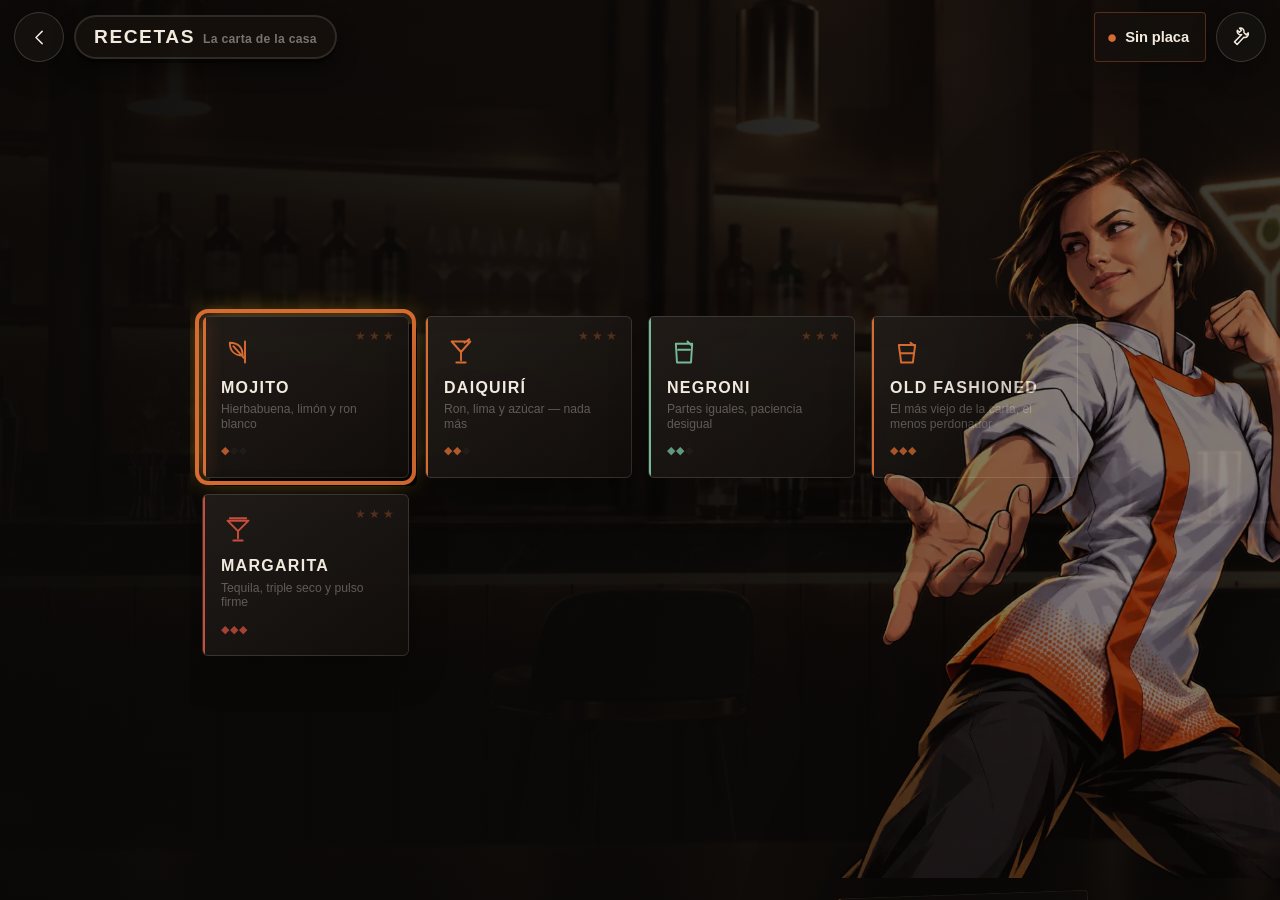
==== commit bee2f091: "feat(ui): complete minimalist icon and component system" ====
--- a/app/consola.html
+++ b/app/consola.html
@@ -87,7 +87,7 @@
     <div id="demoEntrenar"></div>
   </div>
   <div class="zocalo">
-    <button class="grande grande--verde" id="btnEntrenar" type="button" disabled>Empezar práctica</button>
+    <button class="grande grande--verde" id="btnEntrenar" type="button" disabled><svg class="icon" viewBox="0 0 24 24"><path d="M12 3a9 9 0 1 0 9 9M12 7a5 5 0 1 0 5 5M12 12l7-7"/></svg><span>Empezar práctica</span></button>
   </div>
 </section>
 
@@ -107,10 +107,10 @@
 <section class="vista" data-vista="taller">
 
   <nav class="taller__nav" aria-label="Secciones del taller">
-    <button class="pieza es-activa" type="button" data-pest="conectar" aria-selected="true">Conectar</button>
-    <button class="pieza" type="button" data-pest="vivo"     aria-selected="false">En vivo</button>
-    <button class="pieza" type="button" data-pest="capturar" aria-selected="false">Capturar</button>
-    <button class="pieza" type="button" data-pest="inferir"  aria-selected="false">Inferencia</button>
+    <button class="pieza es-activa" type="button" data-pest="conectar" aria-selected="true"><svg class="icon" viewBox="0 0 24 24"><path d="M7 12h10M9 8l-4 4 4 4M15 8l4 4-4 4"/></svg>Conectar</button>
+    <button class="pieza" type="button" data-pest="vivo" aria-selected="false"><svg class="icon" viewBox="0 0 24 24"><path d="M3 12h4l2-6 4 12 2-6h6"/></svg>En vivo</button>
+    <button class="pieza" type="button" data-pest="capturar" aria-selected="false"><svg class="icon" viewBox="0 0 24 24"><circle cx="12" cy="12" r="5"/><circle cx="12" cy="12" r="9"/></svg>Capturar</button>
+    <button class="pieza" type="button" data-pest="inferir" aria-selected="false"><svg class="icon" viewBox="0 0 24 24"><path d="M8 4h8v4h4v8h-4v4H8v-4H4V8h4zM9 9h6v6H9z"/></svg>Inferencia</button>
   </nav>
 
   <div class="lienzo">
@@ -128,21 +128,21 @@
 
       <div class="rejilla-t">
         <article class="panel tarjeta enchufe" data-enchufe="ble">
-          <header><span class="enchufe__ico" aria-hidden="true">BLE</span><h3>Bluetooth LE</h3></header>
+          <header><span class="enchufe__ico" aria-hidden="true"><svg class="icon" viewBox="0 0 24 24"><path d="m8 3 8 7-8 7V3zm0 7 8 7-8 4V10M5 7l14 10M5 17 19 7"/></svg></span><h3>Bluetooth LE</h3></header>
           <p>Nano 33 BLE, o Uno con módulo HM-10. Sin cables: es el camino de la demo.</p>
           <p class="enchufe__meta">Servicio UART Nordic · notificaciones</p>
-          <button class="grande grande--chico" type="button" data-conectar="ble">Buscar dispositivo</button>
+          <button class="grande grande--chico" type="button" data-conectar="ble"><svg class="icon" viewBox="0 0 24 24"><path d="M11 4a7 7 0 1 0 0 14 7 7 0 0 0 0-14zm5 12 4 4"/></svg>Buscar dispositivo</button>
           <p class="chico" data-sin-soporte hidden>Este navegador no trae Web Bluetooth. Usa Chrome o Edge de escritorio, o Chrome en Android.</p>
         </article>
 
         <article class="panel tarjeta enchufe" data-enchufe="wifi">
-          <header><span class="enchufe__ico" aria-hidden="true">WS</span><h3>WiFi</h3></header>
+          <header><span class="enchufe__ico" aria-hidden="true"><svg class="icon" viewBox="0 0 24 24"><path d="M3 9a14 14 0 0 1 18 0M6 13a9 9 0 0 1 12 0M9.5 17a4 4 0 0 1 5 0M12 20h.01"/></svg></span><h3>WiFi</h3></header>
           <p>Uno R4 WiFi o ESP32 sirviendo un WebSocket en la red local.</p>
           <label class="campo">
             <span class="campo__et">Dirección del WebSocket</span>
             <input type="text" id="wsUrl" value="ws://192.168.1.50:81" spellcheck="false" autocomplete="off">
           </label>
-          <button class="grande grande--chico" type="button" data-conectar="wifi">Conectar</button>
+          <button class="grande grande--chico" type="button" data-conectar="wifi"><svg class="icon" viewBox="0 0 24 24"><path d="M8 12h8M13 8l4 4-4 4M5 4v16"/></svg>Conectar</button>
           <p class="chico" id="avisoMixto" hidden>
             Página en HTTPS: el navegador bloquea <code>ws://</code> sin cifrar.
             Sirve la app por HTTP local o pon el WebSocket detrás de TLS.
@@ -150,10 +150,10 @@
         </article>
 
         <article class="panel tarjeta enchufe" data-enchufe="serial">
-          <header><span class="enchufe__ico" aria-hidden="true">USB</span><h3>Serial USB</h3></header>
+          <header><span class="enchufe__ico" aria-hidden="true"><svg class="icon" viewBox="0 0 24 24"><path d="M12 3v14M9 6l3-3 3 3M12 12l-4 3M8 15H5M12 9l4 3M16 12h3v3"/></svg></span><h3>Serial USB</h3></header>
           <p>Cable directo. Cómodo para desarrollo y calibración.</p>
           <p class="enchufe__meta">115200 baudios · 8N1</p>
-          <button class="grande grande--chico" type="button" data-conectar="serial">Elegir puerto</button>
+          <button class="grande grande--chico" type="button" data-conectar="serial"><svg class="icon" viewBox="0 0 24 24"><path d="M6 4h12v12H6zM9 20h6M12 16v4"/></svg>Elegir puerto</button>
           <p class="chico" data-sin-soporte hidden>Este navegador no trae Web Serial. Usa Chrome o Edge de escritorio.</p>
           <p class="chico">
             Ojo: la guía exige que la placa <strong>no esté conectada al PC</strong> durante
@@ -162,13 +162,13 @@
         </article>
 
         <article class="panel tarjeta enchufe" data-enchufe="sim">
-          <header><span class="enchufe__ico" aria-hidden="true">SIM</span><h3>Simulador</h3></header>
+          <header><span class="enchufe__ico" aria-hidden="true"><svg class="icon" viewBox="0 0 24 24"><path d="M5 5h14v14H5zM8 8h.01M16 8h.01M8 16h.01M16 16h.01M12 12h.01"/></svg></span><h3>Simulador</h3></header>
           <p>Gestos sintéticos con ruido. Sirve para jugar y probar sin hardware.</p>
           <label class="campo">
             <span class="campo__et">Gesto a simular</span>
             <select id="simGesto"></select>
           </label>
-          <button class="grande grande--chico" type="button" data-conectar="sim">Arrancar simulador</button>
+          <button class="grande grande--chico" type="button" data-conectar="sim"><svg class="icon" viewBox="0 0 24 24"><path d="m9 7 8 5-8 5z"/></svg>Arrancar simulador</button>
         </article>
       </div>
 
@@ -198,8 +198,8 @@
             <option value="10">10 s</option>
           </select>
         </label>
-        <button class="pieza" id="btnPausa" type="button" aria-pressed="false">Pausar</button>
-        <button class="pieza" id="btnTabla" type="button" aria-pressed="false" aria-controls="tablaVivo">Ver tabla</button>
+        <button class="pieza" id="btnPausa" type="button" aria-pressed="false"><svg class="icon" viewBox="0 0 24 24"><path d="M8 5v14M16 5v14"/></svg>Pausar</button>
+        <button class="pieza" id="btnTabla" type="button" aria-pressed="false" aria-controls="tablaVivo"><svg class="icon" viewBox="0 0 24 24"><path d="M4 5h16v14H4zM4 10h16M10 5v14"/></svg>Ver tabla</button>
       </div>
 
       <figure class="figura panel viz-root">
@@ -268,7 +268,7 @@
             <span class="campo__et">Quién graba <span class="campo__opt">(va en el archivo)</span></span>
             <input type="text" id="recQuien" placeholder="cesar" spellcheck="false" autocomplete="off">
           </label>
-          <button class="grande btn-grabar" id="btnGrabar" type="button" disabled>Grabar toma</button>
+          <button class="grande btn-grabar" id="btnGrabar" type="button" disabled><svg class="icon" viewBox="0 0 24 24"><circle cx="12" cy="12" r="5"/></svg><span>Grabar toma</span></button>
           <p class="chico" id="pistaGrabar">Conecta una fuente para empezar.</p>
         </div>
 
@@ -283,9 +283,9 @@
       <div class="barras" id="equilibrio" aria-label="Tomas por clase"></div>
 
       <div class="barra-util">
-        <button class="pieza" id="btnCsv" type="button" disabled>⬇ CSV</button>
-        <button class="pieza" id="btnJson" type="button" disabled>⬇ JSON</button>
-        <button class="pieza" id="btnBorrarTomas" type="button" hidden>Borrar todas</button>
+        <button class="pieza" id="btnCsv" type="button" disabled><svg class="icon" viewBox="0 0 24 24"><path d="M12 3v12M8 11l4 4 4-4M5 20h14"/></svg>CSV</button>
+        <button class="pieza" id="btnJson" type="button" disabled><svg class="icon" viewBox="0 0 24 24"><path d="M12 3v12M8 11l4 4 4-4M5 20h14"/></svg>JSON</button>
+        <button class="pieza pieza--danger" id="btnBorrarTomas" type="button" hidden><svg class="icon" viewBox="0 0 24 24"><path d="M4 7h16M9 7V4h6v3M7 7l1 14h8l1-14M10 11v6M14 11v6"/></svg>Borrar todas</button>
       </div>
 
       <div class="tomas" id="tomas"></div>
@@ -302,8 +302,8 @@
       </p>
 
       <p class="chico">
-        <button type="button" data-modo="i">Modo inferencia</button>
-        <button type="button" data-modo="s">Modo señal cruda</button>
+        <button type="button" data-modo="i"><svg class="icon" viewBox="0 0 24 24"><path d="M8 4h8v4h4v8h-4v4H8v-4H4V8h4z"/></svg>Modo inferencia</button>
+        <button type="button" data-modo="s"><svg class="icon" viewBox="0 0 24 24"><path d="M3 12h4l2-6 4 12 2-6h6"/></svg>Modo señal cruda</button>
         <span id="modoPista">La placa arranca en inferencia.</span>
       </p>
 
@@ -339,8 +339,8 @@
   <p class="hoja__nota" id="hojaNota"></p>
   <ol class="receta" id="hojaPasos" style="max-width:none"></ol>
   <div class="zocalo" style="max-width:none">
-    <button class="grande grande--suave grande--chico" type="button" data-cerrar-hoja style="flex:0 0 auto">Cerrar</button>
-    <button class="grande" type="button" id="btnServirHoja" data-servir>▶ Servir</button>
+    <button class="grande grande--suave grande--chico" type="button" data-cerrar-hoja style="flex:0 0 auto"><svg class="icon" viewBox="0 0 24 24"><path d="m6 6 12 12M18 6 6 18"/></svg>Cerrar</button>
+    <button class="grande" type="button" id="btnServirHoja" data-servir><svg class="icon" viewBox="0 0 24 24"><path d="m9 7 8 5-8 5z"/></svg>Servir</button>
   </div>
 </section>
 
--- a/app/css/base.css
+++ b/app/css/base.css
@@ -523,3 +523,17 @@
 .hoja { background: #171310; border-top: 1px solid rgba(216,107,50,.5); box-shadow: 0 -24px 70px rgba(0,0,0,.62); }
 .hoja__titulo { font-family: var(--display); font-weight: 500; letter-spacing: .01em; text-transform: none; }
 .recado { border-radius: 4px; border: 1px solid rgba(216,107,50,.45); box-shadow: 0 18px 42px rgba(0,0,0,.4); }
+
+/* ============================================================ pulido de componentes */
+.grande .icon, .pieza .icon { width: 18px; height: 18px; flex: none; }
+.redondo .icon { width: 21px; height: 21px; }
+.pieza--danger { color: #d88477; border-color: rgba(200,77,59,.3); }
+.pieza--danger:hover { color: #f0a094; border-color: rgba(200,77,59,.58); background: rgba(200,77,59,.08); }
+.plato__grados { margin-top: auto; padding-top: 10px; color: var(--accent); font-size: .55rem; letter-spacing: .18em; }
+.plato__grados .apagado { color: rgba(242,234,223,.16); }
+.plato.es-elegida::before { width: 3px; box-shadow: 0 0 16px color-mix(in srgb, var(--accent) 52%, transparent); }
+.firma__punto[data-estado="on"] { background: var(--verde); box-shadow: 0 0 0 4px rgba(117,185,150,.1), 0 0 18px rgba(117,185,150,.35); }
+
+select, input { accent-color: var(--dorado); }
+option { background: #171411; color: var(--crema); }
+::selection { background: rgba(216,107,50,.34); color: #fff; }
--- a/app/css/app.css
+++ b/app/css/app.css
@@ -94,6 +94,66 @@
 @media (max-width: 680px) {
   .coach { right: -90px; bottom: -105px; width: 300px; opacity: .18; }
   .coach[data-mood="failed"], .coach[data-mood="good"], .coach[data-mood="perfect"] { opacity: .38; }
+}
+
+/* ============================================================ detalle de producto */
+.t1 { font-family: var(--display); font-size: clamp(1.65rem, 5vw, 2.3rem); font-weight: 500; letter-spacing: -.025em; }
+.t2 { font-family: var(--display); font-size: 1.35rem; font-weight: 500; letter-spacing: -.015em; }
+.t3 { font-size: .72rem; letter-spacing: .12em; text-transform: uppercase; color: var(--humo); }
+.bajada { line-height: 1.65; color: var(--humo-2); }
+.rejilla-t { gap: 12px; }
+.enchufe { position: relative; min-height: 235px; padding: 20px; overflow: hidden; }
+.enchufe::after { content: ""; position: absolute; inset: 0 0 auto; height: 1px; background: linear-gradient(90deg, var(--azul), transparent 70%); opacity: .55; }
+.enchufe header { gap: 12px; }
+.enchufe h3 { font-family: var(--display); font-size: 1.12rem; font-weight: 500; }
+.enchufe__ico { width: 38px; height: 38px; display: grid; place-items: center; border: 1px solid rgba(110,159,190,.28); border-radius: 50%; }
+.enchufe__ico .icon { width: 18px; height: 18px; }
+.enchufe .grande { margin-top: auto; min-height: 48px; font-size: .72rem; }
+.campo__et { letter-spacing: .06em; text-transform: uppercase; font-size: .64rem; }
+.campo input, .campo select { min-height: 46px; border: 1px solid var(--filo); border-radius: 4px; background: rgba(8,7,6,.54); font-weight: 450; }
+.campo input:focus, .campo select:focus { border-color: rgba(216,107,50,.68); box-shadow: 0 0 0 3px rgba(216,107,50,.1); }
+.codigo { border: 1px solid var(--filo); border-left: 2px solid var(--azul); border-radius: 4px; background: rgba(7,9,10,.66); color: rgba(198,216,226,.76); }
+
+.placas { gap: 10px; }
+.placa { padding: 15px 16px; border-radius: 4px; background: linear-gradient(145deg, rgba(28,24,20,.92), rgba(16,14,12,.9)); }
+.placa__et { font-size: .58rem; letter-spacing: .14em; }
+.placa__n { margin-top: 7px; font-family: var(--display); font-weight: 500; font-variant-numeric: lining-nums tabular-nums; }
+.barra-util { padding: 10px 0; border-top: 1px solid rgba(242,234,223,.07); border-bottom: 1px solid rgba(242,234,223,.07); }
+.figura { padding: 18px; }
+.figura h3 { font-family: var(--display); font-size: 1.08rem; font-weight: 500; }
+.leyenda__pastilla { width: 16px; height: 2px; border-radius: 99px; }
+.datos th { font-size: .62rem; text-transform: uppercase; letter-spacing: .08em; }
+
+.tablado { min-height: 260px; border-left: 2px solid var(--dorado); }
+.tablado__n { font-family: var(--display); font-weight: 500; }
+.tablado__via { height: 7px; border: 0; }
+.toma { border-left: 2px solid rgba(117,185,150,.56); }
+.toma__x { border-radius: 50%; color: rgba(200,77,59,.72); }
+.toma__x .icon { width: 17px; height: 17px; }
+.toma__x:hover { background: rgba(200,77,59,.08); }
+
+.infiere__ahora { border-left: 2px solid var(--morado); }
+.infiere__et { letter-spacing: .15em; }
+.infiere__cl { font-family: var(--display); font-style: normal; text-transform: none; text-shadow: none; font-weight: 500; }
+.historia li { border-bottom-color: rgba(242,234,223,.08); }
+.nota--aviso { border: 1px solid rgba(216,107,50,.25); border-left: 2px solid var(--dorado); background: rgba(216,107,50,.06); }
+.panel-t#p-inferir > .chico { display: flex; flex-wrap: wrap; align-items: center; gap: 8px; }
+.panel-t#p-inferir > .chico button { display: inline-flex; align-items: center; gap: 7px; min-height: 40px; padding: 8px 12px; border: 1px solid var(--filo); border-radius: 4px; background: rgba(24,20,17,.82); color: var(--humo); cursor: pointer; }
+.panel-t#p-inferir > .chico button:hover { color: var(--crema); border-color: rgba(147,128,169,.55); }
+.panel-t#p-inferir > .chico button .icon { width: 16px; height: 16px; color: var(--morado); }
+
+@media (max-width: 680px) {
+  .t1 { font-size: 1.55rem; }
+  .t2 { font-size: 1.15rem; }
+  .bajada { font-size: .8rem; line-height: 1.5; }
+  .rejilla-t { grid-template-columns: 1fr; }
+  .enchufe { min-height: auto; padding: 16px; }
+  .enchufe .grande { margin-top: 8px; }
+  .placas { grid-template-columns: 1fr 1fr; }
+  .placa { padding: 12px; }
+  .figura { padding: 12px; }
+  .lienzo-holder canvas { height: 170px; }
+  .grabar { gap: 10px; }
 }
 
 /* ============================================================ consola editorial */
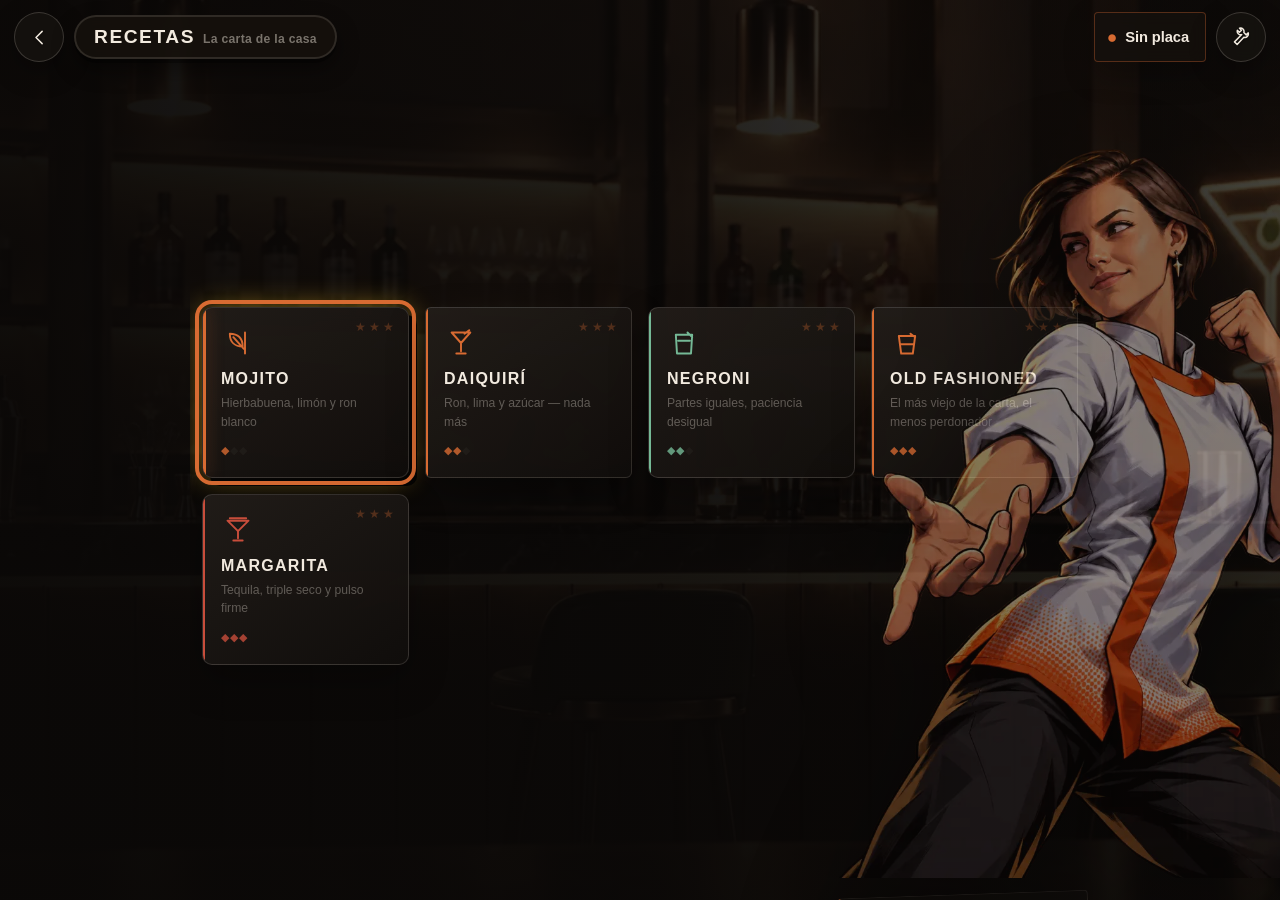
==== commit 036bff98: "feat(ui): add accessible editorial motion and audit class requirements" ====
--- a/app/consola.html
+++ b/app/consola.html
@@ -12,6 +12,7 @@
 <link rel="icon" href="data:image/svg+xml,%3Csvg xmlns='http://www.w3.org/2000/svg' viewBox='0 0 64 64'%3E%3Crect width='64' height='64' rx='14' fill='%23120c07'/%3E%3Cpath d='M15 17h34L36 33v13h9v4H19v-4h9V33z' fill='none' stroke='%23f5b942' stroke-width='3.4' stroke-linejoin='round'/%3E%3C/svg%3E">
 <link rel="stylesheet" href="css/base.css">
 <link rel="stylesheet" href="css/app.css">
+<link rel="stylesheet" href="css/motion.css">
 </head>
 
 <body>
--- a/app/css/app.css
+++ b/app/css/app.css
@@ -408,6 +408,10 @@
   background: rgba(0,0,0,.4); border: 1px solid rgba(255,255,255,.14);
 }
 .receta b { color: var(--crema); }
+.receta__guia {
+  display: block; margin-top: 4px; font-family: var(--mono); font-size: .66rem;
+  letter-spacing: .06em; text-transform: uppercase; color: var(--azul);
+}
 .receta time { font-family: var(--mono); font-size: .78rem; color: var(--humo-2); }
 .receta li.es-actual { border-color: var(--dorado); background: rgba(245,185,66,.14); color: var(--crema); }
 .receta li.es-actual .receta__n { background: var(--dorado); color: #3a2405; border-color: #fff; }
@@ -443,6 +447,8 @@
   display: block; height: 14px; border-radius: 999px; overflow: hidden;
   background: rgba(0,0,0,.5); border: 2px solid rgba(255,255,255,.18);
 }
+.barra--guia .barra__via { border-style: dashed; opacity: .7; }
+.barra--guia .barra__n { color: var(--azul); font-family: var(--mono); font-size: .7rem; text-transform: uppercase; }
 /* Magnitud comparada entre categorías: un solo tono. Aquí las clases no son
    identidades que haya que distinguir, es la misma medida repetida. */
 .barra__lleno { display: block; height: 100%; background: linear-gradient(90deg, var(--oro-osc), var(--dorado)); }
--- a/app/css/motion.css
+++ b/app/css/motion.css
@@ -0,0 +1,54 @@
+/* Final layer: editorial motion, shared by landing and console. */
+:root { --ease-out: cubic-bezier(.22,1,.36,1); }
+.panel, .enchufe, .plato, .receta li {
+  border-radius: 10px;
+  border-color: rgba(242,234,223,.14);
+}
+.plato__nota, .bajada { line-height: 1.55; }
+button:focus-visible, a:focus-visible, input:focus-visible, select:focus-visible {
+  outline: 2px solid #efb18d; outline-offset: 4px;
+}
+.grande, .pieza, .redondo, .plato {
+  transition: transform .24s var(--ease-out), border-color .24s ease, background-color .24s ease;
+}
+.grande:active:not(:disabled), .pieza:active:not(:disabled), .redondo:active {
+  transform: scale(.97);
+}
+.medidor__liquido, .barra__lleno { transition: width .35s var(--ease-out); }
+.aro__linea { transition: stroke-dashoffset .1s linear; }
+.receta li { transition: opacity .3s ease, background-color .3s ease, border-color .3s ease; }
+.medidor[data-guided="true"] .medidor__marco { display: none; }
+.medidor[data-guided="true"] { padding: 12px; border: 1px dashed var(--azul); border-radius: 8px; }
+@media (prefers-reduced-motion: no-preference) {
+  .vista.es-activa .plato, .platos .plato, .enchufe {
+    animation: mix-reveal .5s var(--ease-out) both;
+  }
+  .plato:nth-child(2), .enchufe:nth-child(2) { animation-delay: .05s; }
+  .plato:nth-child(3), .enchufe:nth-child(3) { animation-delay: .1s; }
+  .plato:nth-child(4), .enchufe:nth-child(4) { animation-delay: .15s; }
+  .plato:nth-child(5) { animation-delay: .2s; }
+  .coach__img { animation: mix-reveal .7s var(--ease-out) both; }
+  .enchufe.es-viva .enchufe__ico { animation: mix-connected 2.8s ease-in-out infinite; }
+  .acta__barras .barra { animation: mix-reveal .6s var(--ease-out) both; }
+  .acta__barras .barra:nth-child(2) { animation-delay: .1s; }
+  .acta__barras .barra:nth-child(3) { animation-delay: .2s; }
+  .pasos__pieza.es-actual { animation: mix-connected 2s ease-in-out infinite; }
+  .acta__estrellas { animation: mix-stars .8s var(--ease-out) both; }
+}
+@media (hover: hover) and (pointer: fine) {
+  .plato:hover .plato__ico { transform: translateY(-3px) rotate(-7deg); }
+  .plato__ico, .grande .icon, .pieza .icon { transition: transform .3s var(--ease-out); }
+  .grande:hover:not(:disabled) .icon, .pieza:hover:not(:disabled) .icon { transform: translateX(2px); }
+}
+@keyframes mix-reveal { from { opacity: 0; transform: translateY(12px); } to { opacity: 1; transform: translateY(0); } }
+@keyframes mix-connected { 50% { opacity: .65; } }
+@keyframes mix-stars { from { opacity: 0; transform: translateY(8px) scale(.8); } to { opacity: 1; transform: none; } }
+@media (max-width: 680px) {
+  .rejilla .plato { padding: 14px; min-height: 125px; }
+  .plato__nombre { font-size: .9rem; letter-spacing: .04em; }
+  .receta li { padding: 10px; gap: 8px; }
+  .coach__bubble { display: none; }
+}
+@media (prefers-reduced-motion: reduce) {
+  *, *::before, *::after { animation: none !important; transition: none !important; scroll-behavior: auto !important; }
+}
